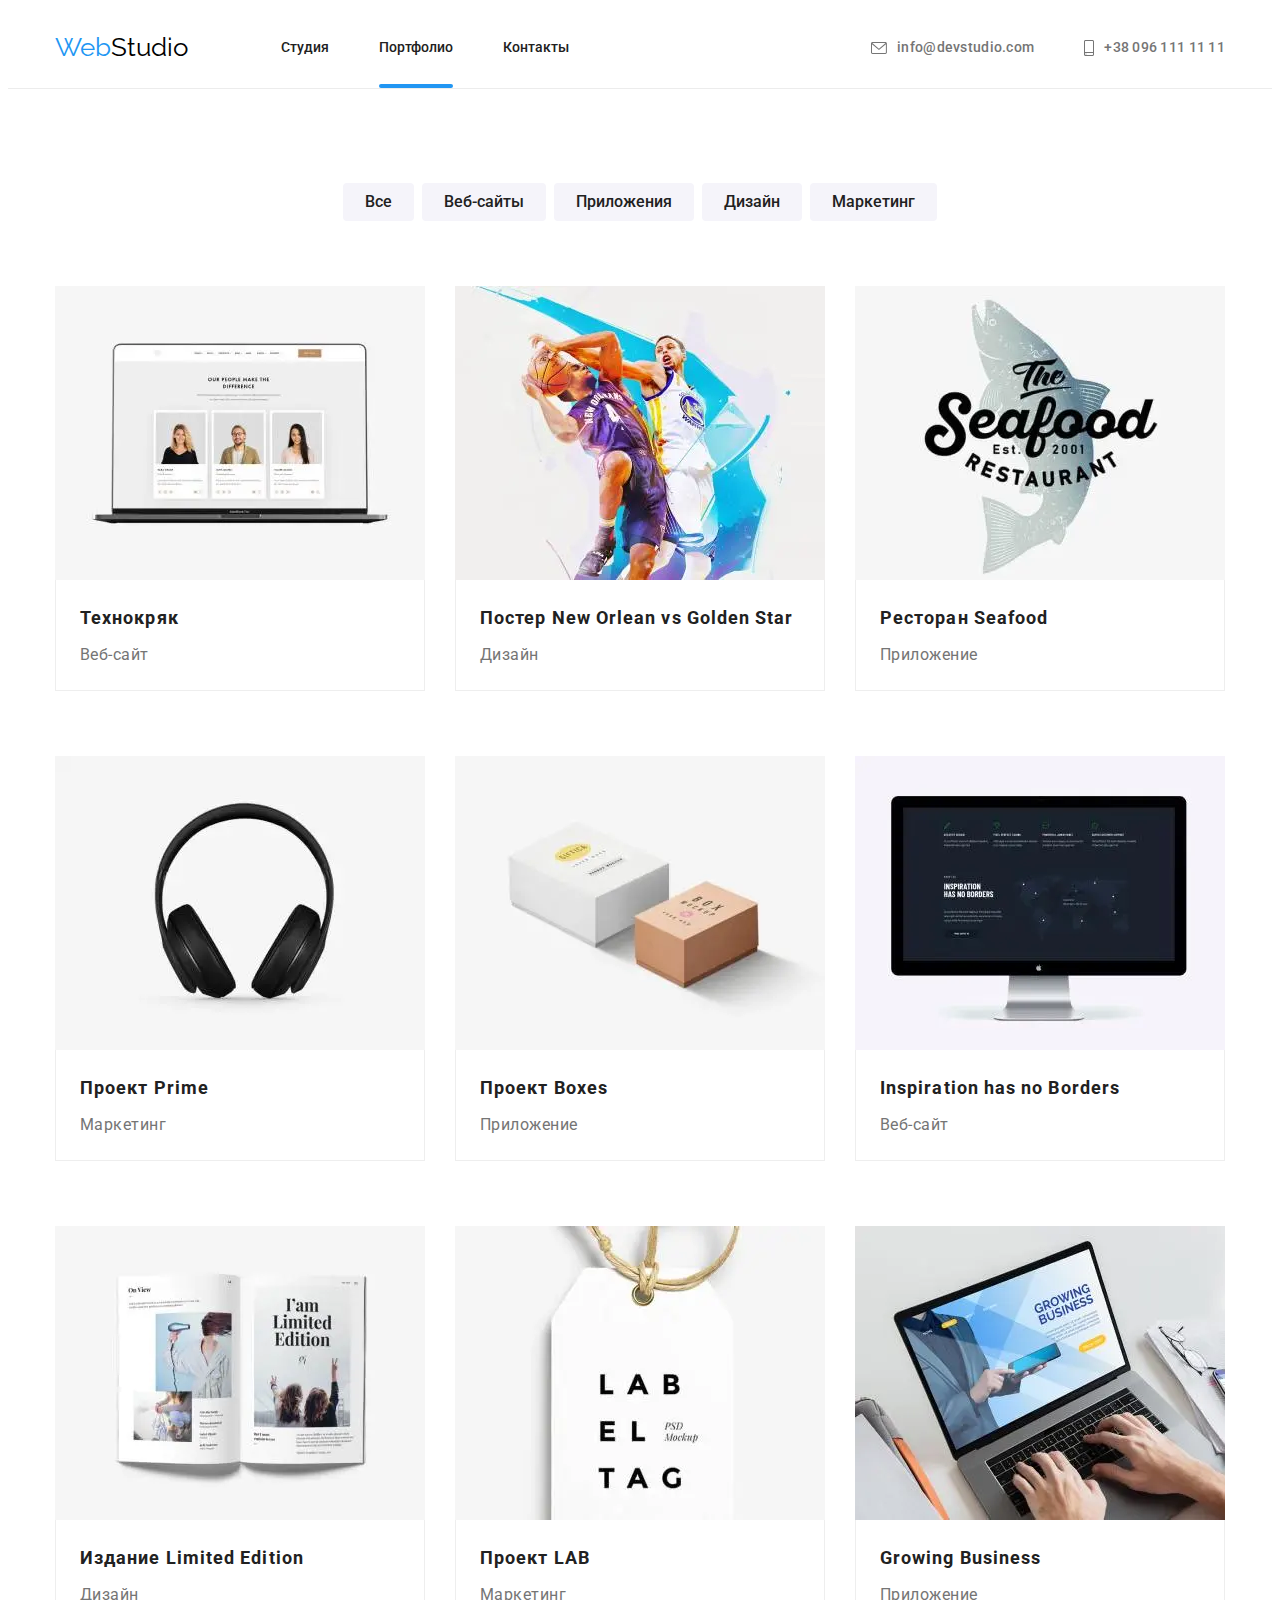
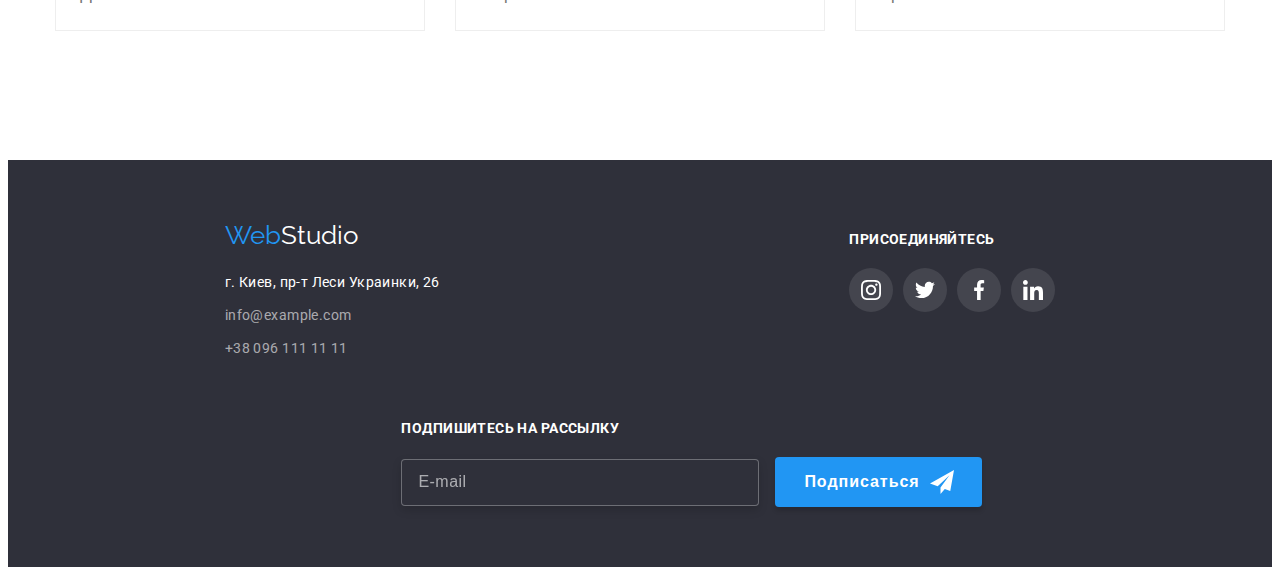
==== portfolio.html @ eb831e24 "End HW-08" ====
<!DOCTYPE html>
<html lang="ru">
  <head>
    <meta charset="UTF-8" />
    <meta http-equiv="X-UA-Compatible" content="IE=edge" />
    <meta name="viewport" content="width=device-width, initial-scale=1.0" />
    <link rel="preconnect" href="https://fonts.gstatic.com" />
    <link
      href="https://fonts.googleapis.com/css2?family=Raleway:wght@700&family=Roboto:wght@400;500;700;900&display=swap"
      rel="stylesheet"
    />
    <link
      rel="stylesheet"
      href="https://cdnjs.cloudflare.com/ajax/libs/modern-normalize/1.0.0/modern-normalize.min.css"
      integrity="sha512-ISS7cAi1PEhQ8jnbJpJZMd29NlhNj4AWYyLOSp2CE/CsHxTCu+r+t0D2yoJudVrd0/8fTVPUVDzY5Tvli75u/g=="
      crossorigin="anonymous"
    />
    <title>Portfolio</title>
    <link rel="stylesheet" href="./css/main.min.css" />
  </head>
  <body>
    <!-- Header container -->
    <header class="header">
      <div class="header__container container">
        <nav class="site-nav">
          <a class="site-nav__logo" href="./index.html"
            ><span class="site-nav__logo--logo-part">Web</span>Studio
          </a>
          <ul class="site-nav site-nav--mobile list">
            <li class="site-nav__item">
              <a class="site-nav__link" href="./index.html">Студия</a>
            </li>
            <li class="site-nav__item">
              <a
                class="site-nav__link site-nav__link--current"
                href="./portfolio.html"
                >Портфолио</a
              >
            </li>
            <li class="site-nav__item">
              <a class="site-nav__link" href="">Контакты</a>
            </li>
          </ul>
        </nav>
        <ul class="header-contact list">
          <li class="header-contact__item">
            <a class="header-contact__link" href="mailto:info@devstudio.com"
              ><svg class="header-contact__icon-1">
                <use href="./images/icons.svg#icon-envelope"></use>
              </svg>
              info@devstudio.com</a
            >
          </li>
          <li class="header-contact__item">
            <a class="header-contact__link" href="tel:+380961111111">
              <svg class="header-contact__icon-2">
                <use href="./images/icons.svg#icon-smartphone"></use>
              </svg>
              +38 096 111 11 11</a
            >
          </li>
        </ul>
        <button class="mobile-menu-btn" data-menu-button>
          <svg class="mobile-menu-icon">
            <use class="icon-menu" href="./images/icons.svg#icon-menu"></use>
            <use class="icon-close" href="./images/icons.svg#icon-close"></use>
          </svg>
        </button>
      </div>
    </header>
    <div class="mobile-menu" data-menu>
      <ul class="mobile-menu-nav list">
        <li class="mobile-menu-nav__item">
          <a class="mobile-menu-nav__link link" href="./index.html">Студия</a>
        </li>
        <li class="mobile-menu-nav__item">
          <a class="mobile-menu-nav__link link" href="./portfolio.html"
            >Портфолио</a
          >
        </li>
        <li class="mobile-menu-nav__item">
          <a class="mobile-menu-nav__link link" href="">Контакты</a>
        </li>
      </ul>
      <ul class="mobile-menu-contact list">
        <li class="mobile-menu-contact__item">
          <a class="mobile-menu-contact__link link" href="tel:+380961111111">
            +38 096 111 11 11</a
          >
        </li>
        <li class="mobile-menu-contact__item">
          <a
            class="mobile-menu-contact__link link"
            href="mailto:info@devstudio.com"
          >
            info@devstudio.com</a
          >
        </li>
      </ul>
      <ul class="mobile-menu-social list">
        <li class="mobile-menu-social__item">
          <a class="mobile-menu-social__link link" href="http://">Instagram</a>
        </li>
        <li class="mobile-menu-social__item">
          <a class="mobile-menu-social__link link" href="http://">Twitter</a>
        </li>
        <li class="mobile-menu-social__item">
          <a class="mobile-menu-social__link link" href="http://">Facebook</a>
        </li>
        <li class="mobile-menu-social__item">
          <a class="mobile-menu-social__link link" href="http://">LinkedIn</a>
        </li>
      </ul>
    </div>
    <!-- Main container -->
    <main>
      <section class="portfolio">
        <div class="container">
          <h1 class="visually-hidden">Наши проекты</h1>
          <ul class="portfolio-filter list">
            <li class="portfolio-filter__item">
              <button class="portfolio-filter__btn" type="button">Все</button>
            </li>
            <li class="portfolio-filter__item">
              <button class="portfolio-filter__btn" type="button">
                Веб-сайты
              </button>
            </li>
            <li class="portfolio-filter__item">
              <button class="portfolio-filter__btn" type="button">
                Приложения
              </button>
            </li>
            <li class="portfolio-filter__item">
              <button class="portfolio-filter__btn" type="button">
                Дизайн
              </button>
            </li>
            <li class="portfolio-filter__item">
              <button class="portfolio-filter__btn" type="button">
                Маркетинг
              </button>
            </li>
          </ul>
          <ul class="grid list">
            <li class="portfolio-grid__item">
              <a class="portfolio-grid__link" href="#">
                <div class="portfolio-grid-overlay">
                  <picture>
                    <source
                      srcset="
                        ./images/desctop/portfolio/img-desctop.webp    1x,
                        ./images/desctop/portfolio/img@2x-desctop.webp 2x
                      "
                      type="image/webp"
                      media="(min-width: 1200px)"
                    />
                    <source
                      srcset="
                        ./images/tablet/portfolio/img-tablet.webp    1x,
                        ./images/tablet/portfolio/img@2x-tablet.webp 2x
                      "
                      type="image/webp"
                      media="(min-width: 768px)"
                    />
                    <source
                      srcset="
                        ./images/mobile/portfolio/img-mobile.webp    1x,
                        ./images/mobile/portfolio/img@2x-mobile.webp 2x
                      "
                      type="image/webp"
                      media="(max-width: 767px)"
                    />

                    <source
                      srcset="
                        ./images/desctop/portfolio/img-desctop.jpg    1x,
                        ./images/desctop/portfolio/img@2x-desctop.jpg 2x
                      "
                      media="(min-width: 1200px)"
                    />
                    <source
                      srcset="
                        ./images/tablet/portfolio/img-tablet.jpg    1x,
                        ./images/tablet/portfolio/img@2x-tablet.jpg 2x
                      "
                      media="(min-width: 768px)"
                    />
                    <source
                      srcset="
                        ./images/mobile/portfolio/img-mobile.jpg    1x,
                        ./images/mobile/portfolio/img@2x-mobile.jpg 2x
                      "
                      media="(max-width: 767px)"
                    />
                    <img
                      src="./images/desctop/portfolio/img-desctop.jpg"
                      alt="Технокряк"
                      width="450"
                    />
                  </picture>
                  <p class="portfolio-grid-overlay__text">
                    Технокряк это современная площадка распространения
                    коронавируса. Компании используют эту платформу для
                    цифрового шпионажа и атак на защищённые сервера конкурентов.
                  </p>
                </div>
                <div class="portfolio-grid-bottom">
                  <h2 class="portfolio-grid-bottom__lable">Технокряк</h2>
                  <p class="portfolio-grid-bottom__text">Веб-сайт</p>
                </div>
              </a>
            </li>
            <li class="portfolio-grid__item">
              <a class="portfolio-grid__link" href="#">
                <div class="portfolio-grid-overlay">
                  <picture>
                    <source
                      srcset="
                        ./images/desctop/portfolio/img-2-desctop.webp    1x,
                        ./images/desctop/portfolio/img-2@2x-desctop.webp 2x
                      "
                      type="image/webp"
                      media="(min-width: 1200px)"
                    />
                    <source
                      srcset="
                        ./images/tablet/portfolio/img-2-tablet.webp    1x,
                        ./images/tablet/portfolio/img-2@2x-tablet.webp 2x
                      "
                      type="image/webp"
                      media="(min-width: 768px)"
                    />
                    <source
                      srcset="
                        ./images/mobile/portfolio/img-2-mobile.webp    1x,
                        ./images/mobile/portfolio/img-2@2x-mobile.webp 2x
                      "
                      type="image/webp"
                      media="(max-width: 767px)"
                    />

                    <source
                      srcset="
                        ./images/desctop/portfolio/img-2-desctop.jpg    1x,
                        ./images/desctop/portfolio/img-2@2x-desctop.jpg 2x
                      "
                      media="(min-width: 1200px)"
                    />
                    <source
                      srcset="
                        ./images/tablet/portfolio/img-2-tablet.jpg    1x,
                        ./images/tablet/portfolio/img-2@2x-tablet.jpg 2x
                      "
                      media="(min-width: 768px)"
                    />
                    <source
                      srcset="
                        ./images/mobile/portfolio/img-2-mobile.jpg    1x,
                        ./images/mobile/portfolio/img-2@2x-mobile.jpg 2x
                      "
                      media="(max-width: 767px)"
                    />
                    <img
                      src="./images/desctop/portfolio/img-2-desctop.jpg"
                      alt="Постер New Orlean vs Golden Star"
                      width="450"
                    />
                  </picture>
                  <p class="portfolio-grid-overlay__text">
                    Технокряк это современная площадка распространения
                    коронавируса. Компании используют эту платформу для
                    цифрового шпионажа и атак на защищённые сервера конкурентов.
                  </p>
                </div>
                <div class="portfolio-grid-bottom">
                  <h2 class="portfolio-grid-bottom__lable">
                    Постер New Orlean vs Golden Star
                  </h2>
                  <p class="portfolio-grid-bottom__text">Дизайн</p>
                </div>
              </a>
            </li>
            <li class="portfolio-grid__item">
              <a class="portfolio-grid__link" href="#">
                <div class="portfolio-grid-overlay">
                  <picture>
                    <source
                      srcset="
                        ./images/desctop/portfolio/img-3-desctop.webp    1x,
                        ./images/desctop/portfolio/img-3@2x-desctop.webp 2x
                      "
                      type="image/webp"
                      media="(min-width: 1200px)"
                    />
                    <source
                      srcset="
                        ./images/tablet/portfolio/img-3-tablet.webp    1x,
                        ./images/tablet/portfolio/img-3@2x-tablet.webp 2x
                      "
                      type="image/webp"
                      media="(min-width: 768px)"
                    />
                    <source
                      srcset="
                        ./images/mobile/portfolio/img-3-mobile.webp    1x,
                        ./images/mobile/portfolio/img-3@2x-mobile.webp 2x
                      "
                      type="image/webp"
                      media="(max-width: 767px)"
                    />

                    <source
                      srcset="
                        ./images/desctop/portfolio/img-3-desctop.jpg    1x,
                        ./images/desctop/portfolio/img-3@2x-desctop.jpg 2x
                      "
                      media="(min-width: 1200px)"
                    />
                    <source
                      srcset="
                        ./images/tablet/portfolio/img-3-tablet.jpg    1x,
                        ./images/tablet/portfolio/img-3@2x-tablet.jpg 2x
                      "
                      media="(min-width: 768px)"
                    />
                    <source
                      srcset="
                        ./images/mobile/portfolio/img-3-mobile.jpg    1x,
                        ./images/mobile/portfolio/img-3@2x-mobile.jpg 2x
                      "
                      media="(max-width: 767px)"
                    />
                    <img
                      src="./images/desctop/portfolio/img-3-desctop.jpg"
                      alt="Ресторан Seafood"
                      width="450"
                    />
                  </picture>
                  <p class="portfolio-grid-overlay__text">
                    Технокряк это современная площадка распространения
                    коронавируса. Компании используют эту платформу для
                    цифрового шпионажа и атак на защищённые сервера конкурентов.
                  </p>
                </div>
                <div class="portfolio-grid-bottom">
                  <h2 class="portfolio-grid-bottom__lable">Ресторан Seafood</h2>
                  <p class="portfolio-grid-bottom__text">Приложение</p>
                </div>
              </a>
            </li>
            <li class="portfolio-grid__item">
              <a class="portfolio-grid__link" href="#">
                <div class="portfolio-grid-overlay">
                  <picture>
                    <source
                      srcset="
                        ./images/desctop/portfolio/img-4-desctop.webp    1x,
                        ./images/desctop/portfolio/img-4@2x-desctop.webp 2x
                      "
                      type="image/webp"
                      media="(min-width: 1200px)"
                    />
                    <source
                      srcset="
                        ./images/tablet/portfolio/img-4-tablet.webp    1x,
                        ./images/tablet/portfolio/img-4@2x-tablet.webp 2x
                      "
                      type="image/webp"
                      media="(min-width: 768px)"
                    />
                    <source
                      srcset="
                        ./images/mobile/portfolio/img-4-mobile.webp    1x,
                        ./images/mobile/portfolio/img-4@2x-mobile.webp 2x
                      "
                      type="image/webp"
                      media="(max-width: 767px)"
                    />

                    <source
                      srcset="
                        ./images/desctop/portfolio/img-4-desctop.jpg    1x,
                        ./images/desctop/portfolio/img-4@2x-desctop.jpg 2x
                      "
                      media="(min-width: 1200px)"
                    />
                    <source
                      srcset="
                        ./images/tablet/portfolio/img-4-tablet.jpg    1x,
                        ./images/tablet/portfolio/img-4@2x-tablet.jpg 2x
                      "
                      media="(min-width: 768px)"
                    />
                    <source
                      srcset="
                        ./images/mobile/portfolio/img-4-mobile.jpg    1x,
                        ./images/mobile/portfolio/img-4@2x-mobile.jpg 2x
                      "
                      media="(max-width: 767px)"
                    />

                    <img
                      src="./images/desctop/portfolio/img-4-desctop.jpg"
                      alt="Проект Prime"
                      width="450"
                    />
                  </picture>
                  <p class="portfolio-grid-overlay__text">
                    Технокряк это современная площадка распространения
                    коронавируса. Компании используют эту платформу для
                    цифрового шпионажа и атак на защищённые сервера конкурентов.
                  </p>
                </div>

                <div class="portfolio-grid-bottom">
                  <h2 class="portfolio-grid-bottom__lable">Проект Prime</h2>
                  <p class="portfolio-grid-bottom__text">Маркетинг</p>
                </div>
              </a>
            </li>
            <li class="portfolio-grid__item">
              <a class="portfolio-grid__link" href="#">
                <div class="portfolio-grid-overlay">
                  <picture>
                    <source
                      srcset="
                        ./images/desctop/portfolio/img-5-desctop.webp    1x,
                        ./images/desctop/portfolio/img-5@2x-desctop.webp 2x
                      "
                      type="image/webp"
                      media="(min-width: 1200px)"
                    />
                    <source
                      srcset="
                        ./images/tablet/portfolio/img-5-tablet.webp    1x,
                        ./images/tablet/portfolio/img-5@2x-tablet.webp 2x
                      "
                      type="image/webp"
                      media="(min-width: 768px)"
                    />
                    <source
                      srcset="
                        ./images/mobile/portfolio/img-5-mobile.webp    1x,
                        ./images/mobile/portfolio/img-5@2x-mobile.webp 2x
                      "
                      type="image/webp"
                      media="(max-width: 767px)"
                    />

                    <source
                      srcset="
                        ./images/desctop/portfolio/img-5-desctop.jpg    1x,
                        ./images/desctop/portfolio/img-5@2x-desctop.jpg 2x
                      "
                      media="(min-width: 1200px)"
                    />
                    <source
                      srcset="
                        ./images/tablet/portfolio/img-5-tablet.jpg    1x,
                        ./images/tablet/portfolio/img-5@2x-tablet.jpg 2x
                      "
                      media="(min-width: 768px)"
                    />
                    <source
                      srcset="
                        ./images/mobile/portfolio/img-5-mobile.jpg    1x,
                        ./images/mobile/portfolio/img-5@2x-mobile.jpg 2x
                      "
                      media="(max-width: 767px)"
                    />
                    <img
                      src="./images/desctop/portfolio/img-5-desctop.jpg"
                      alt="Проект Boxes"
                      width="450"
                    />
                  </picture>
                  <p class="portfolio-grid-overlay__text">
                    Технокряк это современная площадка распространения
                    коронавируса. Компании используют эту платформу для
                    цифрового шпионажа и атак на защищённые сервера конкурентов.
                  </p>
                </div>
                <div class="portfolio-grid-bottom">
                  <h2 class="portfolio-grid-bottom__lable">Проект Boxes</h2>
                  <p class="portfolio-grid-bottom__text">Приложение</p>
                </div>
              </a>
            </li>
            <li class="portfolio-grid__item">
              <a class="portfolio-grid__link" href="#">
                <div class="portfolio-grid-overlay">
                  <picture>
                    <source
                      srcset="
                        ./images/desctop/portfolio/img-6-desctop.webp    1x,
                        ./images/desctop/portfolio/img-6@2x-desctop.webp 2x
                      "
                      type="image/webp"
                      media="(min-width: 1200px)"
                    />
                    <source
                      srcset="
                        ./images/tablet/portfolio/img-6-tablet.webp    1x,
                        ./images/tablet/portfolio/img-6@2x-tablet.webp 2x
                      "
                      type="image/webp"
                      media="(min-width: 768px)"
                    />
                    <source
                      srcset="
                        ./images/mobile/portfolio/img-6-mobile.webp    1x,
                        ./images/mobile/portfolio/img-6@2x-mobile.webp 2x
                      "
                      type="image/webp"
                      media="(max-width: 767px)"
                    />

                    <source
                      srcset="
                        ./images/desctop/portfolio/img-6-desctop.jpg    1x,
                        ./images/desctop/portfolio/img-6@2x-desctop.jpg 2x
                      "
                      media="(min-width: 1200px)"
                    />
                    <source
                      srcset="
                        ./images/tablet/portfolio/img-6-tablet.jpg    1x,
                        ./images/tablet/portfolio/img-6@2x-tablet.jpg 2x
                      "
                      media="(min-width: 768px)"
                    />
                    <source
                      srcset="
                        ./images/mobile/portfolio/img-6-mobile.jpg    1x,
                        ./images/mobile/portfolio/img-6@2x-mobile.jpg 2x
                      "
                      media="(max-width: 767px)"
                    />
                    <img
                      src="./images/desctop/portfolio/img-6-desctop.jpg"
                      alt="Inspiration has no Borders"
                      width="450"
                    />
                  </picture>
                  <p class="portfolio-grid-overlay__text">
                    Технокряк это современная площадка распространения
                    коронавируса. Компании используют эту платформу для
                    цифрового шпионажа и атак на защищённые сервера конкурентов.
                  </p>
                </div>
                <div class="portfolio-grid-bottom">
                  <h2 class="portfolio-grid-bottom__lable">
                    Inspiration has no Borders
                  </h2>
                  <p class="portfolio-grid-bottom__text">Веб-сайт</p>
                </div>
              </a>
            </li>
            <li class="portfolio-grid__item">
              <a class="portfolio-grid__link" href="#">
                <div class="portfolio-grid-overlay">
                  <picture>
                    <source
                      srcset="
                        ./images/desctop/portfolio/img-7-desctop.webp    1x,
                        ./images/desctop/portfolio/img-7@2x-desctop.webp 2x
                      "
                      type="image/webp"
                      media="(min-width: 1200px)"
                    />
                    <source
                      srcset="
                        ./images/tablet/portfolio/img-7-tablet.webp    1x,
                        ./images/tablet/portfolio/img-7@2x-tablet.webp 2x
                      "
                      type="image/webp"
                      media="(min-width: 768px)"
                    />
                    <source
                      srcset="
                        ./images/mobile/portfolio/img-7-mobile.webp    1x,
                        ./images/mobile/portfolio/img-7@2x-mobile.webp 2x
                      "
                      type="image/webp"
                      media="(max-width: 767px)"
                    />

                    <source
                      srcset="
                        ./images/desctop/portfolio/img-7-desctop.jpg    1x,
                        ./images/desctop/portfolio/img-7@2x-desctop.jpg 2x
                      "
                      media="(min-width: 1200px)"
                    />
                    <source
                      srcset="
                        ./images/tablet/portfolio/img-7-tablet.jpg    1x,
                        ./images/tablet/portfolio/img-7@2x-tablet.jpg 2x
                      "
                      media="(min-width: 768px)"
                    />
                    <source
                      srcset="
                        ./images/mobile/portfolio/img-7-mobile.jpg    1x,
                        ./images/mobile/portfolio/img-7@2x-mobile.jpg 2x
                      "
                      media="(max-width: 767px)"
                    />
                    <img
                      src="./images/desctop/portfolio/img-7-desctop.jpg"
                      alt="Издание Limited Edition"
                      width="450"
                    />
                  </picture>
                  <p class="portfolio-grid-overlay__text">
                    Технокряк это современная площадка распространения
                    коронавируса. Компании используют эту платформу для
                    цифрового шпионажа и атак на защищённые сервера конкурентов.
                  </p>
                </div>
                <div class="portfolio-grid-bottom">
                  <h2 class="portfolio-grid-bottom__lable">
                    Издание Limited Edition
                  </h2>
                  <p class="portfolio-grid-bottom__text">Дизайн</p>
                </div>
              </a>
            </li>
            <li class="portfolio-grid__item">
              <a class="portfolio-grid__link" href="#">
                <div class="portfolio-grid-overlay">
                  <picture>
                    <source
                      srcset="
                        ./images/desctop/portfolio/img-8-desctop.webp    1x,
                        ./images/desctop/portfolio/img-8@2x-desctop.webp 2x
                      "
                      type="image/webp"
                      media="(min-width: 1200px)"
                    />
                    <source
                      srcset="
                        ./images/tablet/portfolio/img-8-tablet.webp    1x,
                        ./images/tablet/portfolio/img-8@2x-tablet.webp 2x
                      "
                      type="image/webp"
                      media="(min-width: 768px)"
                    />
                    <source
                      srcset="
                        ./images/mobile/portfolio/img-8-mobile.webp    1x,
                        ./images/mobile/portfolio/img-8@2x-mobile.webp 2x
                      "
                      type="image/webp"
                      media="(max-width: 767px)"
                    />

                    <source
                      srcset="
                        ./images/desctop/portfolio/img-8-desctop.jpg    1x,
                        ./images/desctop/portfolio/img-8@2x-desctop.jpg 2x
                      "
                      media="(min-width: 1200px)"
                    />
                    <source
                      srcset="
                        ./images/tablet/portfolio/img-8-tablet.jpg    1x,
                        ./images/tablet/portfolio/img-8@2x-tablet.jpg 2x
                      "
                      media="(min-width: 768px)"
                    />
                    <source
                      srcset="
                        ./images/mobile/portfolio/img-8-mobile.jpg    1x,
                        ./images/mobile/portfolio/img-8@2x-mobile.jpg 2x
                      "
                      media="(max-width: 767px)"
                    />
                    <img
                      src="./images/desctop/portfolio/img-8-desctop.jpg"
                      alt="Проект LAB"
                      width="450"
                    />
                  </picture>
                  <p class="portfolio-grid-overlay__text">
                    Технокряк это современная площадка распространения
                    коронавируса. Компании используют эту платформу для
                    цифрового шпионажа и атак на защищённые сервера конкурентов.
                  </p>
                </div>
                <div class="portfolio-grid-bottom">
                  <h2 class="portfolio-grid-bottom__lable">Проект LAB</h2>
                  <p class="portfolio-grid-bottom__text">Маркетинг</p>
                </div>
              </a>
            </li>
            <li class="portfolio-grid__item">
              <a class="portfolio-grid__link" href="#">
                <div class="portfolio-grid-overlay">
                  <picture>
                    <source
                      srcset="
                        ./images/desctop/portfolio/img-9-desctop.webp    1x,
                        ./images/desctop/portfolio/img-9@2x-desctop.webp 2x
                      "
                      type="image/webp"
                      media="(min-width: 1200px)"
                    />
                    <source
                      srcset="
                        ./images/tablet/portfolio/img-9-tablet.webp    1x,
                        ./images/tablet/portfolio/img-9@2x-tablet.webp 2x
                      "
                      type="image/webp"
                      media="(min-width: 768px)"
                    />
                    <source
                      srcset="
                        ./images/mobile/portfolio/img-9-mobile.webp    1x,
                        ./images/mobile/portfolio/img-9@2x-mobile.webp 2x
                      "
                      type="image/webp"
                      media="(max-width: 767px)"
                    />

                    <source
                      srcset="
                        ./images/desctop/portfolio/img-9-desctop.jpg    1x,
                        ./images/desctop/portfolio/img-9@2x-desctop.jpg 2x
                      "
                      media="(min-width: 1200px)"
                    />
                    <source
                      srcset="
                        ./images/tablet/portfolio/img-9-tablet.jpg    1x,
                        ./images/tablet/portfolio/img-9@2x-tablet.jpg 2x
                      "
                      media="(min-width: 768px)"
                    />
                    <source
                      srcset="
                        ./images/mobile/portfolio/img-9-mobile.jpg    1x,
                        ./images/mobile/portfolio/img-9@2x-mobile.jpg 2x
                      "
                      media="(max-width: 767px)"
                    />
                    <img
                      src="./images/desctop/portfolio/img-9-desctop.jpg"
                      alt="Growing Business"
                      width="450"
                    />
                  </picture>
                  <p class="portfolio-grid-overlay__text">
                    Технокряк это современная площадка распространения
                    коронавируса. Компании используют эту платформу для
                    цифрового шпионажа и атак на защищённые сервера конкурентов.
                  </p>
                </div>
                <div class="portfolio-grid-bottom">
                  <h2 class="portfolio-grid-bottom__lable">Growing Business</h2>
                  <p class="portfolio-grid-bottom__text">Приложение</p>
                </div>
              </a>
            </li>
          </ul>
        </div>
      </section>
    </main>
    <!-- Footer container -->
    <footer class="footer">
      <div class="footer-container container">
        <div>
          <a class="footer-logo" href="./index.html"
            ><span class="footer-logo__part">Web</span>Studio</a
          >
          <address class="footer-adress">
            <ul class="list">
              <li class="footer-adress__item">
                г. Киев, пр-т Леси Украинки, 26
              </li>
              <li class="footer-adress__item">
                <a class="footer-adress__link" href="mailto:info@example.com"
                  >info@example.com</a
                >
              </li>
              <li class="footer-adress__item">
                <a class="footer-adress__link" href="tel:+380961111111"
                  >+38 096 111 11 11</a
                >
              </li>
            </ul>
          </address>
        </div>
        <div class="footer-social">
          <h3 class="footer-social__label">присоединяйтесь</h3>
          <ul class="footer-social__list list">
            <li class="footer-social__item">
              <a class="footer-social__link" href="#">
                <svg class="footer-social__icon">
                  <use href="./images/icons.svg#icon-instagram"></use>
                </svg>
              </a>
            </li>
            <li class="footer-social__item">
              <a class="footer-social__link" href="#">
                <svg class="footer-social__icon">
                  <use href="./images/icons.svg#icon-twitter"></use>
                </svg>
              </a>
            </li>
            <li class="footer-social__item">
              <a class="footer-social__link" href="#">
                <svg class="footer-social__icon">
                  <use href="./images/icons.svg#icon-facebook"></use>
                </svg>
              </a>
            </li>
            <li class="footer-social__item">
              <a class="footer-social__link" href="#">
                <svg class="footer-social__icon">
                  <use href="./images/icons.svg#icon-linkedin"></use>
                </svg>
              </a>
            </li>
          </ul>
        </div>
        <div class="footer-form">
          <h3 class="footer-form__label">Подпишитесь на рассылку</h3>
          <form>
            <label>
              <input
                class="footer-form__input"
                type="email"
                name="email"
                placeholder="E-mail"
              />
            </label>
            <button class="footer-form__btn" type="submit">Подписаться</button>
          </form>
        </div>
      </div>
    </footer>
    <script src="./js/menu.js"></script>
  </body>
</html>
---- css/main.min.css ----
:root{--section-color-dark: #2f303a;--accent-color: #2196f3;--main-color: #ffffff;--section-color-light: #f5f4fa;--main-font-color: #212121;--button-border-radius: 4px;--font-color-dark: #757575;--card-border-color: #eeeeee;--footer-link-color: rgba(255, 255, 255, 0.6);--dark-color: #000000;--icon-color: #afb1b8;--back-bg: #c4c4c4;--timing-function: cubic-bezier(0.4, 0, 0.2, 1);--grid__item: 4}html{box-sizing:border-box}*,*::after,*::before{box-sizing:inherit}h1,h2,h3,h4,h5,h6,p{margin-top:0}img{display:block;height:auto;max-width:100%}.list{list-style:none;padding-left:0;margin:0}body{font-family:"Roboto", sans-serif;color:var(--main-font-color)}.link{text-decoration:none;color:inherit}.visually-hidden{position:absolute;width:1px;height:1px;margin:-1px;padding:0;overflow:hidden;border:0;clip:rect(0 0 0 0)}.container{width:100%;padding-left:15px;padding-right:15px;margin-right:auto;margin-left:auto}@media screen and (min-width: 480px){.container{max-width:480px}}@media screen and (min-width: 768px){.container{max-width:768px}}@media screen and (min-width: 1200px){.container{max-width:1200px}}.grid{display:flex;flex-wrap:wrap;margin-left:-30px;margin-top:-30px}.grid__item{flex-basis:calc((100% - 30px * var(--grid__item)) / var(--grid__item));margin-left:30px;margin-top:30px}.portfolio{padding-top:60px;padding-bottom:60px;text-align:center}@media screen and (min-width: 1200px){.portfolio{padding-top:94px;padding-bottom:94px}}.portfolio-filter{display:inline-flex;flex-wrap:wrap;margin-left:0;margin-right:0;margin-bottom:40px}@media screen and (min-width: 768px){.portfolio-filter{margin-bottom:30px}}@media screen and (min-width: 1200px){.portfolio-filter{margin-bottom:50px}}.portfolio-filter__item:not(:last-child){margin-right:8px;margin-bottom:15px}.portfolio-filter__btn{font-family:inherit;cursor:pointer;border:none;background-color:var(--section-color-light);border-radius:4px;padding:6px 22px;color:inherit;font-weight:500;font-size:16px;line-height:1.625;transition:background-color 250ms var(--timing-function),color 250ms var(--timing-function),box-shadow 250ms var(--timing-function)}.portfolio-filter__btn:hover,.portfolio-filter__btn:focus{color:var(--main-color);background-color:var(--accent-color);box-shadow:0px 3px 1px rgba(0,0,0,0.1),0px 1px 2px rgba(0,0,0,0.08),0px 2px 2px rgba(0,0,0,0.12);transition:box-shadow 250ms var(--timing-function)}.portfolio-grid{display:flex;flex-wrap:wrap;margin-left:-30px;margin-top:-30px}.portfolio-grid__item{flex-basis:calc((100% - 30px * 1) / 1);margin-left:30px;margin-top:30px}@media screen and (min-width: 768px){.portfolio-grid__item{flex-basis:calc((100% - 30px * 2) / 2);height:440px}}@media screen and (min-width: 1200px){.portfolio-grid__item{flex-basis:calc((100% - 30px * 3) / 3)}}.portfolio-grid__item:focus .portfolio-grid-overlay__text,.portfolio-grid__item:hover .portfolio-grid-overlay__text{opacity:1;transform:translateY(0)}.portfolio-grid__link{text-decoration:none;color:inherit;display:inline-block;transition:box-shadow 250ms var(--timing-function)}.portfolio-grid__link:focus,.portfolio-grid__link:hover{cursor:pointer;box-shadow:0px 1px 1px rgba(0,0,0,0.12),0px 4px 4px rgba(0,0,0,0.06),1px 4px 6px rgba(0,0,0,0.16);transition:box-shadow 250ms var(--timing-function)}.portfolio-grid-overlay{position:relative;overflow:hidden}.portfolio-grid-overlay__text{position:absolute;top:0;left:0;height:100%;opacity:0;padding:63px 24px;font-size:18px;line-height:1.55;color:var(--main-color);letter-spacing:0.03em;background-color:rgba(33,150,243,0.9);text-align:left;transform:translatey(100%);transition-property:transform, opacity;transition-duration:250ms;transition-timing-function:var(--timing-function)}.portfolio-grid-bottom{text-align:left;padding:20px 24px;border-right:1px solid var(--card-border-color);border-left:1px solid var(--card-border-color);border-bottom:1px solid var(--card-border-color)}@media screen and (min-width: 768px) and (max-width: 1199px){.portfolio-grid-bottom{height:146px}}.portfolio-grid-bottom__lable{font-weight:bold;font-size:18px;line-height:2;letter-spacing:0.06em;margin-bottom:4px}.portfolio-grid-bottom__text{font-size:16px;line-height:1.87;letter-spacing:0.03em;color:var(--font-color-dark);font-weight:normal;margin-bottom:0}.header{border-bottom:1px solid #ececec;align-items:center}.header__container{display:flex;align-items:center}.site-nav{display:flex;align-items:center;margin-right:auto}@media screen and (max-width: 767.98px){.site-nav--mobile{display:none}}.site-nav .item .current{color:var(--accent-color)}.site-nav__logo{text-decoration:none;color:var(--dark-color);font-family:"Raleway", sans-serif;font-size:24px;line-height:1.2;padding-top:24px;padding-bottom:25px}.site-nav__logo--logo-part{color:var(--accent-color)}@media screen and (min-width: 768px){.site-nav__logo{margin-right:88px}}@media screen and (min-width: 1200px){.site-nav__logo{font-size:26px;margin-right:93px}}.site-nav__item{position:relative;margin-right:50px}.site-nav__item:last-child{margin-right:0}.site-nav__link{display:block;text-decoration:none;font-weight:500;font-size:14px;line-height:1.14;color:var(--main-font-color);padding-top:32px;padding-bottom:32px;transition:color 250ms var(--timing-function)}.site-nav__link:hover,.site-nav__link:focus{color:var(--accent-color)}.site-nav__link--current::after{content:"";position:absolute;bottom:0;left:0;width:100%;border-bottom:4px solid var(--accent-color);border-radius:2px}.header-contact{display:flex;align-items:center;color:var(--font-color-dark)}@media screen and (max-width: 767.98px){.header-contact{display:none}}@media screen and (min-width: 768px) and (max-width: 1199.98px){.header-contact{flex-wrap:wrap;margin-left:84px}.header-contact .header-contact__item:not(:last-child){margin-right:0;padding-bottom:10px}}@media screen and (min-width: 1200px){.header-contact .header-contact__item:not(:last-child){margin-right:50px}}.header-contact__link{display:flex;align-items:center;text-decoration:none;font-style:normal;font-weight:500;font-size:14px;line-height:1.14;color:var(--font-color-dark);letter-spacing:0.02em;transition:color 250ms var(--timing-function)}.header-contact__link:hover,.header-contact__link:focus{color:var(--accent-color)}@media screen and (min-width: 1200px){.header-contact__link{padding-top:32px;padding-bottom:32px}}.header-contact__icon-1{width:16px;height:12px;margin-right:10px;fill:currentColor}.header-contact__icon-2{width:10px;height:16px;margin-right:10px;fill:currentColor}@media screen and (max-width: 767.98px){.mobile-menu-btn{position:relative;z-index:100;width:40px;height:40px;border:none;background-color:transparent}}@media screen and (min-width: 768px){.mobile-menu-btn{display:none}}@media screen and (max-width: 767.98px){.mobile-menu-icon{width:24px;height:16px}}.mobile-menu{position:fixed;top:0;right:-100%;width:100%;height:100vh;z-index:555;background:var(--main-color);box-shadow:0px 4px 8px rgba(0,0,0,0.04),0px 2px 4px rgba(0,0,0,0.08),0px 1px 3px rgba(0,0,0,0.16);transition:right 1000ms var(--timing-function)}.mobile-menu.is-open{right:0}@media screen and (min-width: 768px){.mobile-menu{display:none}}.mobile-menu-nav{margin-top:48px;margin-left:40px;margin-bottom:302px}.mobile-menu-nav__item:not(:last-child){margin-bottom:32px}.mobile-menu-nav__link{font-style:normal;font-weight:500;font-size:40px;line-height:1.17;text-align:center;letter-spacing:0.02em;color:#212121}.mobile-menu-contact{position:absolute;bottom:134px;margin-left:40px}.mobile-menu-contact__item:not(:last-child){margin-bottom:32px}.mobile-menu-contact__link{font-weight:500;font-size:24px;line-height:1.16;letter-spacing:0.02em;color:var(--font-color-dark)}.mobile-menu-contact__link:hover,.mobile-menu-contact__link:focus{color:var(--accent-color);font-size:34px}.icon-close{display:none}.is-open .icon-close{display:block;fill:currentColor}.is-open .icon-menu{display:none;fill:currentColor}.mobile-menu-social{display:flex;position:absolute;bottom:48px;margin-left:40px}.mobile-menu-social__item:not(:last-child){margin-right:10px;border-right:1px solid rgba(33,33,33,0.2)}.mobile-menu-social__link{padding-right:10px;font-weight:500;font-size:18px;line-height:1.22;letter-spacing:0.02em;color:var(--accent-color)}.hero{margin-right:auto;margin-left:auto;background-color:var(--back-bg);padding-top:118px;padding-bottom:118px;max-width:1600px;background-image:linear-gradient(to right, rgba(47,48,58,0.4), rgba(47,48,58,0.4)),url(../images/mobile/hero-mobile.jpg);background-repeat:no-repeat;background-size:cover;background-position:center}@media (min-device-pixel-ratio: 2), (min-resolution: 192dpi), (min-resolution: 2dppx){.hero{background-image:url(../images/mobile/hero@2x-mobile.jpg)}}@media screen and (min-width: 480px){.hero{background-image:url(../images/tablet/hero-tablet.jpg)}}@media screen and (min-width: 480px) and (min-device-pixel-ratio: 2), screen and (min-width: 480px) and (min-resolution: 192dpi), screen and (min-width: 480px) and (min-resolution: 2dppx){.hero{background-image:url(../images/tablet/hero@2x-tablet.jpg)}}@media screen and (min-width: 768px){.hero{background-image:url(../images/desctop/hero-desctop.jpg)}}@media screen and (min-width: 768px) and (min-device-pixel-ratio: 2), screen and (min-width: 768px) and (min-resolution: 192dpi), screen and (min-width: 768px) and (min-resolution: 2dppx){.hero{background-image:url(../images/desctop/hero@2x-desctop.jpg)}}@media screen and (min-width: 1200px){.hero{padding-top:200px;padding-bottom:200px}}.hero__container{width:100%;text-align:center;margin-right:auto;margin-left:auto}@media screen and (min-width: 480px){.hero__container{width:360px}}@media screen and (min-width: 1200px){.hero__container{width:696px}}.hero__lable{font-weight:900;font-size:26px;line-height:1.36;text-transform:uppercase;text-align:center;color:var(--main-color);letter-spacing:0.06em}@media screen and (min-width: 1200px){.hero__lable{font-size:44px}}.hero__btn{background-color:var(--accent-color);font-weight:bold;font-size:16px;line-height:1.875;color:var(--main-color);border:none;letter-spacing:0.06em;box-shadow:0px 4px 4px rgba(0,0,0,0.15);border-radius:var(--button-border-radius);cursor:pointer;padding:10px 32px}.principles{padding-top:60px;padding-bottom:60px}@media screen and (min-width: 1200px){.principles{padding-top:94px;padding-bottom:94px}}.principles__item{flex-basis:calc((100% - 30px * 1) / 1);margin-left:30px;margin-top:30px;width:420px}@media screen and (min-width: 768px){.principles__item{flex-basis:calc((100% - 30px * 2) / 2);width:354px}}@media screen and (min-width: 1200px){.principles__item{flex-basis:calc((100% - 30px * 4) / 4);width:270px}}.principles__wrap{display:flex;padding:0;margin-bottom:30px;height:120px;align-items:center;justify-content:center;background-color:var(--section-color-light);border-radius:4px}.principles__lable{margin-bottom:10px;font-weight:bold;font-size:14px;line-height:1.17;letter-spacing:0.03em;text-transform:uppercase;text-align:center}@media screen and (min-width: 768px){.principles__lable{text-align:left}}.principles__text{margin-bottom:0;text-align:left;font-size:14px;line-height:1.7;letter-spacing:0.03em;color:var(--font-color-dark)}.directions{text-align:center;padding-bottom:94px}@media screen and (max-width: 1199px){.directions{display:none}}.directions__lable{font-size:36px;line-height:1.2;letter-spacing:0.03em;text-align:center;margin-bottom:50px}.directions__grid{display:flex;flex-wrap:wrap;margin-left:-30px;margin-top:-30px}.directions__item{position:relative;margin-left:30px;margin-top:30px}.directions__img-lable{position:absolute;bottom:0;left:0;width:370px;height:70px;margin-bottom:0;display:flex;justify-content:center;align-items:center;font-weight:bold;font-size:14px;line-height:1.14;letter-spacing:0.03em;text-transform:uppercase;color:var(--main-color);background-color:rgba(47,48,58,0.8)}.team{padding-top:60px;padding-bottom:60px;background-color:var(--section-color-light)}.team__lable{margin-bottom:30px;font-size:28px;line-height:1.17;text-align:center;letter-spacing:0.03em;color:var(--main-font-color)}.card-set__item{margin-left:30px;margin-top:30px;flex-basis:calc((100% - 30px * 1) / 1);background-color:var(--main-color);box-shadow:0px 1px 3px rgba(0,0,0,0.12),0px 1px 1px rgba(0,0,0,0.14),0px 2px 1px rgba(0,0,0,0.2);border-radius:0px 0px 4px 4px}@media screen and (min-width: 768px){.card-set__item{flex-basis:calc((100% - 30px * 2) / 2)}}@media screen and (min-width: 1200px){.card-set__item{flex-basis:calc((100% - 30px * 4) / 4)}}.card-set__lable{font-weight:500;font-size:16px;line-height:1.2;text-align:center;letter-spacing:0.03em}.card-set__text{font-size:16px;margin-bottom:16px;line-height:1.2;text-align:center;letter-spacing:0.03em;color:var(--font-color-dark)}.card-set__wrap{padding-top:30px;padding-bottom:30px;padding-left:30px;padding-right:30px;text-align:center}.card-set-bottom__list{display:inline-flex;padding:0;margin:0;list-style:none}.card-set-bottom__item:not(:last-child){margin-right:10px}.card-set-bottom__link{display:flex;border-radius:50%;width:40px;height:40px;justify-content:center;align-items:center;color:var(--icon-color);transition:color 250ms var(--timing-function),background-color 250ms var(--timing-function)}.card-set-bottom__link:focus,.card-set-bottom__link:hover{background-color:var(--accent-color);color:var(--main-color);transition:background-color 250ms var(--timing-function),color 250ms var(--timing-function)}.card-set-bottom__icon{width:20px;height:20px;fill:currentColor}.clients{padding-top:60px;padding-bottom:60px}.clients__lable{margin-bottom:30px;font-size:28px;line-height:1.17;text-align:center;letter-spacing:0.03em;color:var(--main-font-color)}.clients__item{flex-basis:calc((100% - 30px * 2) / 2);margin-left:30px;margin-top:30px;width:210px}@media screen and (min-width: 768px){.clients__item{flex-basis:calc((100% - 30px * 3) / 3);width:226px}}@media screen and (min-width: 1200px){.clients__item{flex-basis:calc((100% - 30px * 6) / 6);width:170px}}.clients__item .clients__link{display:flex;height:90px;border:1px solid var(--icon-color);border-radius:4px;justify-content:center;align-items:center;color:var(--icon-color);transition:color 250ms var(--accent-color)}.clients__item .clients__link:hover,.clients__item .clients__link:focus{color:var(--accent-color);border:1px solid var(--accent-color)}.clients__icon{fill:currentColor}.backdrop{position:fixed;z-index:990;width:100%;height:100%;left:0;top:0;background-color:rgba(0,0,0,0.2);transform:scale(1);transition:opacity 600ms cubic-bezier(0.17, 0.67, 0.83, 0.67)}.backdrop.is-hidden{opacity:0;pointer-events:none}.modal{position:absolute;top:50%;left:50%;opacity:1;width:450px;transform:translate(-50%, -50%) scale(1);border-radius:4px;box-shadow:0px 1px 3px rgba(0,0,0,0.12),0px 1px 1px rgba(0,0,0,0.14),0px 2px 1px rgba(0,0,0,0.2);background-color:#fff;transition:transform 2000ms var(--timing-function),opacity 1000ms var(--timing-function),box-shadow 2000ms var(--timing-function)}@media screen and (max-width: 480px){.modal{width:calc(100% - 15px)}}@media screen and (min-width: 1200px){.modal{width:528px}}.backdrop.is-hidden .modal{transform:translate(-50%, -50%) scale(0);opacity:0}.modal__btn{position:absolute;top:8px;right:8px;width:30px;height:30px;border-radius:50%;cursor:pointer;background-color:#fff;border:1px solid rgba(0,0,0,0.1);transition:color 250ms var(--timing-function)}.modal__btn::before{content:"\2716"}.modal__btn:focus,.modal__btn:hover{color:var(--accent-color)}.modal__lable{margin-top:40px;margin-bottom:12px;font-size:20px;line-height:1.5;letter-spacing:0.03em;color:var(--main-font-color);text-align:center}@media screen and (min-width: 480px) and (max-width: 1199px){.modal__lable{width:370px;margin-right:auto;margin-left:auto}}.modal-form{width:370px;margin-left:auto;margin-right:auto}@media screen and (max-width: 480px){.modal-form{width:calc(100% - 40px)}}@media screen and (min-width: 1200px){.modal-form{width:448px}}.form-field{display:flex;flex-direction:column;margin-bottom:10px;position:relative;color:var(--dark-color)}.form-field__label{margin-bottom:4px;font-size:12px;line-height:1.17;letter-spacing:0.01em;color:var(--font-color-dark)}.form-field__input{cursor:pointer;border:1px solid rgba(33,33,33,0.2);border-radius:4px;padding-top:12px;padding-bottom:12px;padding-left:42px;padding-right:0;height:40px;font-size:14px;line-height:1.14;letter-spacing:0.01em;transition:border 250ms var(--timing-function)}.form-field__input:hover,.form-field__input:focus{border:1px solid var(--accent-color);outline:none}.form-field__icon{position:absolute;top:55%;margin-left:12px;fill:currentColor;transition:color 250ms var(--timing-function)}.form-field__icon:focus,.form-field__icon:hover{color:var(--accent-color);cursor:pointer}.form-field__input:hover+.form-field__icon,.form-field__input:focus+.form-field__icon{color:var(--accent-color)}.form-field:focus-within>.form-field__icon{color:rgba(33,150,243,0.9)}.form-text-area::placeholder{font-size:14px;line-height:1.14;letter-spacing:0.01em;color:rgba(117,117,117,0.5)}.form-field__text-area{resize:none;cursor:pointer;height:120px;padding:12px 16px;border:1px solid rgba(33,33,33,0.2);border-radius:4px;font-size:14px;line-height:1.14;letter-spacing:0.01em;transition:border 250ms var(--timing-function)}.form-field__text-area:hover,.form-field__text-area:focus{border:1px solid var(--accent-color);outline:none}.form-field:nth-child(5){flex-direction:row}.form-field__checkbox-lable{display:flex;align-items:center;justify-content:start;cursor:pointer;font-size:12px;line-height:1.71;letter-spacing:0.03em;color:var(--font-color-dark);margin-top:20px;margin-bottom:30px}@media screen and (max-width: 480px){.form-field__checkbox-lable{flex-wrap:wrap}}@media screen and (min-width: 1200px){.form-field__checkbox-lable{font-size:14px}}.form-field__checkbox{appearance:none}.form-field__check-box-part{cursor:pointer;margin-right:8.38px;width:16px;height:15px;background-image:url(../images/vector.svg)}@media screen and (min-width: 1200px){.form-field__check-box-part{margin-left:12px}}.form-field__checkbox:focus+.form-field__check-box-part{outline:1px solid var(--accent-color)}.form-field__checkbox:checked:focus+.form-field__check-box-part{background-color:#2196f3;outline:1px solid var(--accent-color);background-image:url(../images/r.svg);background-repeat:no-repeat;background-position:center}.modal-form__btn{display:block;padding:10px 55px;margin-left:auto;margin-right:auto;margin-bottom:40px;cursor:pointer;border:none;background-color:#188ce8;box-shadow:0px 4px 4px rgba(0,0,0,0.15);border-radius:4px;font-weight:bold;font-size:16px;line-height:1.87;letter-spacing:0.06em;color:var(--main-color)}.footer-container{width:100%}@media screen and (min-width: 480px){.footer-container{max-width:480px}}@media screen and (min-width: 768px){.footer-container{max-width:768px;display:flex;flex-wrap:wrap;align-items:baseline;justify-content:space-around}}@media screen and (min-width: 1200px){.footer-container{max-width:1200px;display:flex;align-items:baseline}}.footer{background-color:var(--section-color-dark);padding-top:60px;padding-bottom:60px;text-align:center}@media screen and (min-width: 1200px){.footer{text-align:left}}.footer-logo{display:inline-block;text-decoration:none;font-family:"Raleway", sans-serif;font-size:26px;line-height:1.2;color:var(--main-color);margin-right:0;padding-top:0;padding-bottom:0;margin-bottom:20px}.footer-logo__part{color:var(--accent-color)}.footer-adress:nth-child(2){font-size:14px;line-height:1.7;font-style:normal;letter-spacing:0.03em;color:var(--main-color)}.footer-adress__item:not(:last-child){margin-bottom:9px}.footer-adress__link{padding-top:0;padding-bottom:0;text-decoration:none;color:var(--footer-link-color);transition:color 250ms var(--timing-function)}.footer-adress__link:hover,.footer-adress__link:focus{color:var(--accent-color)}.footer-social{margin-top:60px;margin-bottom:60px}@media screen and (min-width: 768px){.footer-social{margin-top:0;margin-bottom:0}}@media screen and (min-width: 1200px){.footer-social{margin-left:70px}}.footer-social__item:not(:last-child){margin-right:10px}.footer-social__label{text-transform:uppercase;font-weight:bold;font-size:14px;line-height:1.14;letter-spacing:0.03em;color:var(--main-color);margin-bottom:20px}.footer-social__list{display:flex;justify-content:center}.footer-social__icon{width:20px;height:20px;fill:currentColor}.footer-social__link{display:flex;border-radius:50%;background-color:rgba(255,255,255,0.1);width:44px;height:44px;justify-content:center;align-items:center;color:var(--main-color);transition:background-color 250ms var(--timing-function),color 250ms var(--timing-function)}.footer-social__link:hover,.footer-social__link:focus{background-color:var(--accent-color)}.footer-form{display:block}@media screen and (min-width: 768px){.footer-form{margin-top:60px}}@media screen and (min-width: 1200px){.footer-form{margin-left:103px}}.footer-form__label{text-transform:uppercase;font-weight:bold;font-size:14px;line-height:1.14;letter-spacing:0.03em;color:var(--main-color);margin-bottom:20px}.footer-form__input{width:100%;padding-left:16px;padding-top:15px;padding-bottom:15px;margin-bottom:20px;cursor:pointer;border:1px solid rgba(255,255,255,0.3);filter:drop-shadow(0px 4px 4px rgba(0,0,0,0.15));border-radius:4px;background-color:var(--section-color-dark);color:rgba(255,255,255,0.6)}@media screen and (min-width: 480px){.footer-form__input{width:450px}}@media screen and (min-width: 768px) and (max-width: 1199px){.footer-form__input{display:block}}@media screen and (min-width: 1200px){.footer-form__input{width:358px;margin-bottom:0}}.footer-form__input::placeholder{font-size:16px;line-height:1.25;letter-spacing:0.03em;color:rgba(255,255,255,0.6)}.footer-form__btn{position:relative;border:none;padding:10px 62px 10px 29px;margin-left:12px;cursor:pointer;font-weight:bold;font-size:16px;line-height:1.87;letter-spacing:0.06em;color:var(--main-color);background-color:var(--accent-color);box-shadow:0px 4px 4px rgba(0,0,0,0.15);border-radius:4px}.footer-form__btn::after{content:"";position:absolute;margin-left:10px;width:24px;height:24px;background-image:url(../images/icon_send.svg);top:50%;transform:translateY(-50%)}
/*# sourceMappingURL=main.min.css.map */
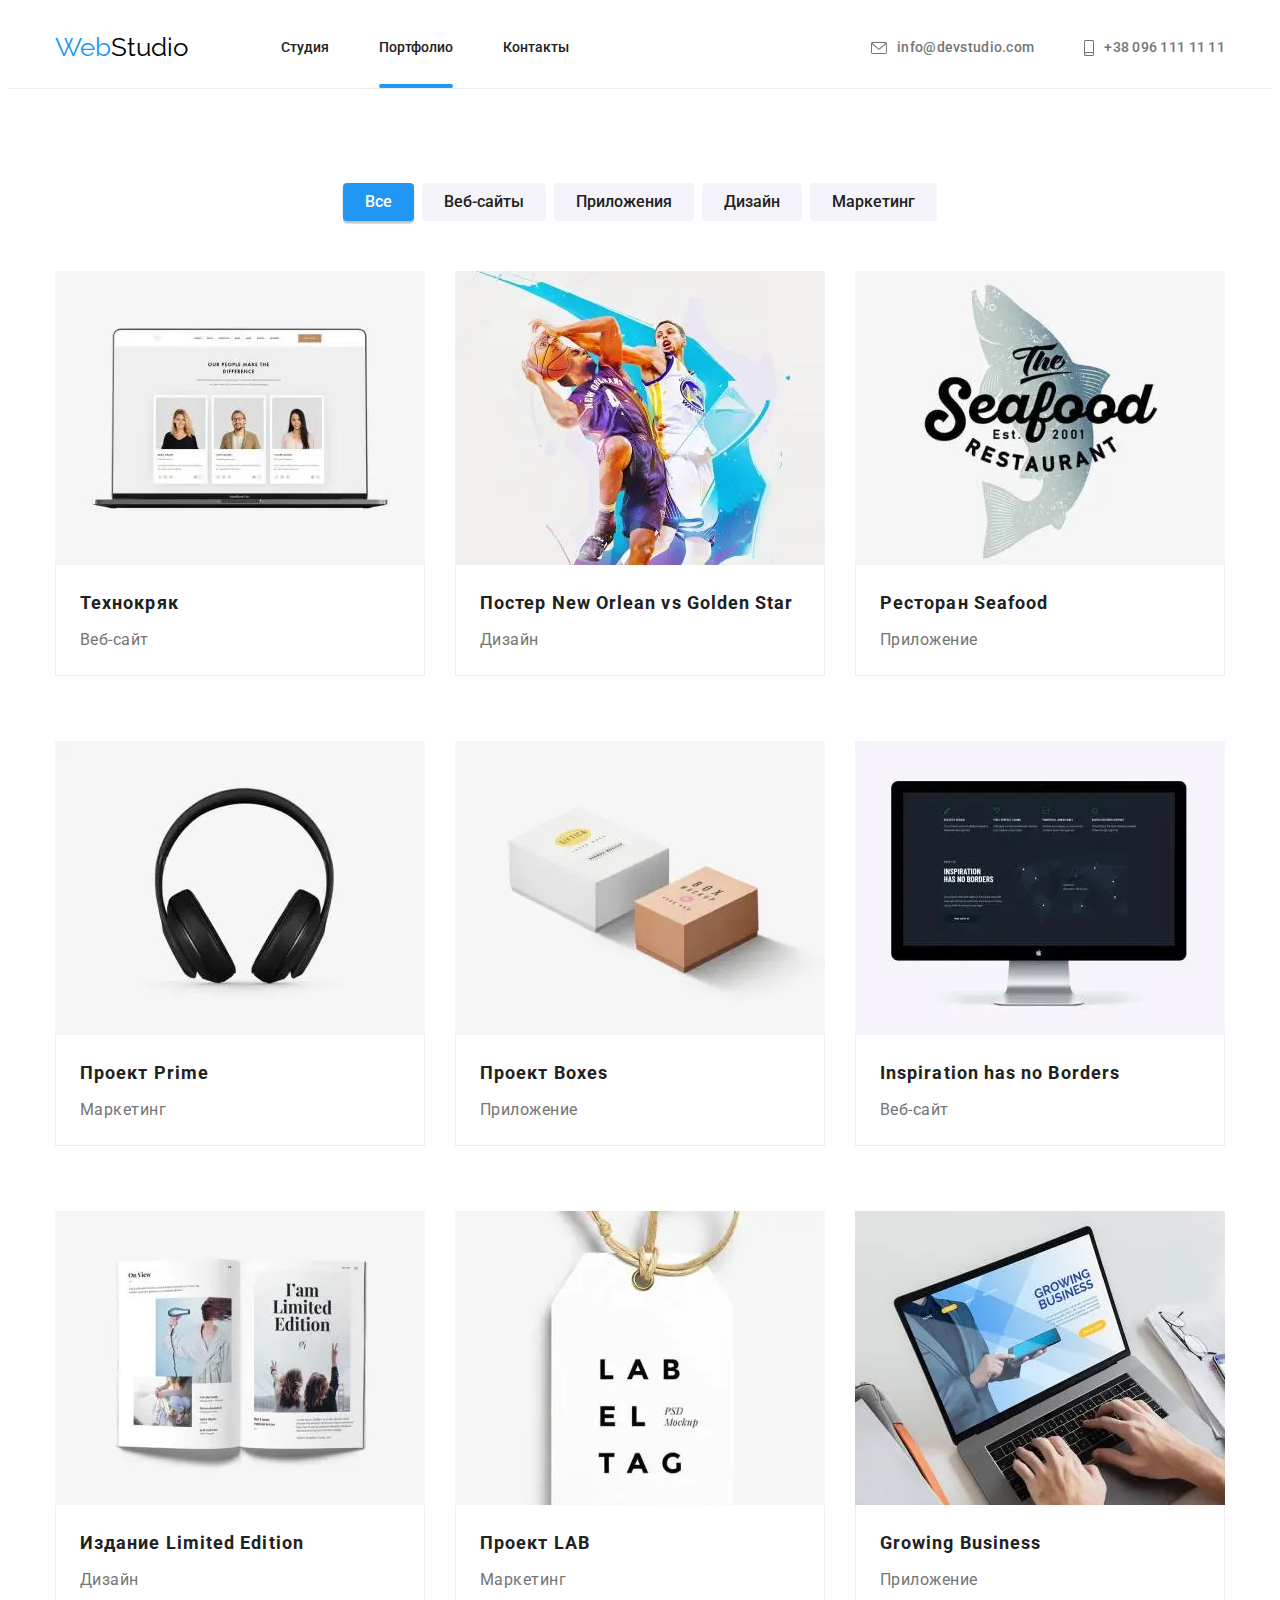
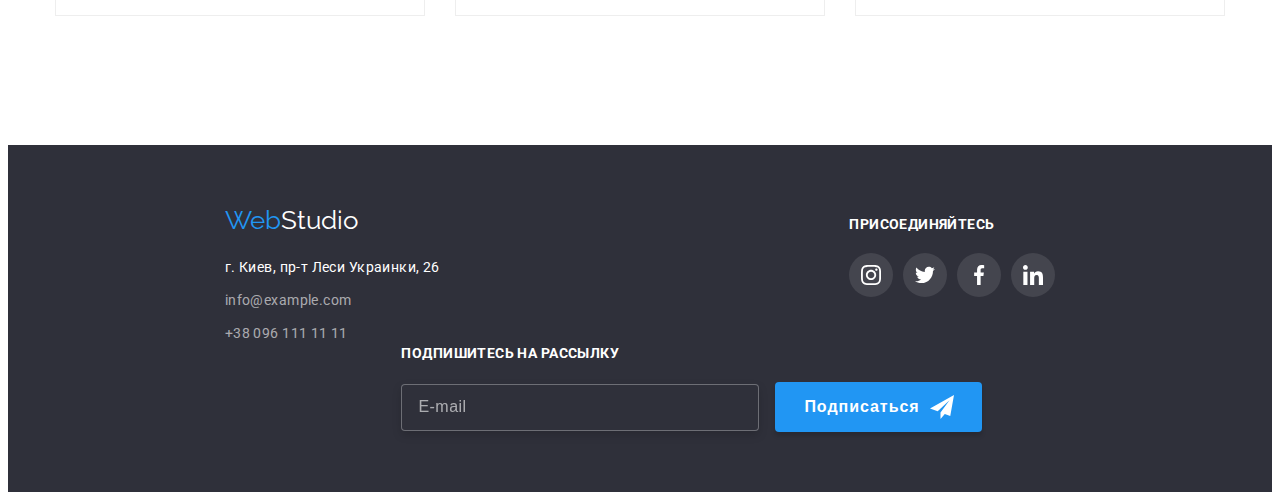
==== commit 74672e97: "Внесение правок" ====
--- a/portfolio.html
+++ b/portfolio.html
@@ -44,7 +44,9 @@
         </nav>
         <ul class="header-contact list">
           <li class="header-contact__item">
-            <a class="header-contact__link" href="mailto:info@devstudio.com"
+            <a
+              class="header-contact__link header-contact__link--top"
+              href="mailto:info@devstudio.com"
               ><svg class="header-contact__icon-1">
                 <use href="./images/icons.svg#icon-envelope"></use>
               </svg>
@@ -52,7 +54,10 @@
             >
           </li>
           <li class="header-contact__item">
-            <a class="header-contact__link" href="tel:+380961111111">
+            <a
+              class="header-contact__link header-contact__link--bottom"
+              href="tel:+380961111111"
+            >
               <svg class="header-contact__icon-2">
                 <use href="./images/icons.svg#icon-smartphone"></use>
               </svg>
@@ -69,48 +74,52 @@
       </div>
     </header>
     <div class="mobile-menu" data-menu>
-      <ul class="mobile-menu-nav list">
-        <li class="mobile-menu-nav__item">
-          <a class="mobile-menu-nav__link link" href="./index.html">Студия</a>
-        </li>
-        <li class="mobile-menu-nav__item">
-          <a class="mobile-menu-nav__link link" href="./portfolio.html"
-            >Портфолио</a
-          >
-        </li>
-        <li class="mobile-menu-nav__item">
-          <a class="mobile-menu-nav__link link" href="">Контакты</a>
-        </li>
-      </ul>
-      <ul class="mobile-menu-contact list">
-        <li class="mobile-menu-contact__item">
-          <a class="mobile-menu-contact__link link" href="tel:+380961111111">
-            +38 096 111 11 11</a
-          >
-        </li>
-        <li class="mobile-menu-contact__item">
-          <a
-            class="mobile-menu-contact__link link"
-            href="mailto:info@devstudio.com"
-          >
-            info@devstudio.com</a
-          >
-        </li>
-      </ul>
-      <ul class="mobile-menu-social list">
-        <li class="mobile-menu-social__item">
-          <a class="mobile-menu-social__link link" href="http://">Instagram</a>
-        </li>
-        <li class="mobile-menu-social__item">
-          <a class="mobile-menu-social__link link" href="http://">Twitter</a>
-        </li>
-        <li class="mobile-menu-social__item">
-          <a class="mobile-menu-social__link link" href="http://">Facebook</a>
-        </li>
-        <li class="mobile-menu-social__item">
-          <a class="mobile-menu-social__link link" href="http://">LinkedIn</a>
-        </li>
-      </ul>
+      <div class="mobile-menu-container">
+        <ul class="mobile-menu-nav list">
+          <li class="mobile-menu-nav__item">
+            <a class="mobile-menu-nav__link link" href="./index.html">Студия</a>
+          </li>
+          <li class="mobile-menu-nav__item">
+            <a
+              class="mobile-menu-nav__link mobile-menu-nav__link--current link"
+              href="./portfolio.html"
+              >Портфолио</a
+            >
+          </li>
+          <li class="mobile-menu-nav__item">
+            <a class="mobile-menu-nav__link link" href="">Контакты</a>
+          </li>
+        </ul>
+        <ul class="mobile-menu-contact list">
+          <li class="mobile-menu-contact__item">
+            <a class="mobile-menu-contact__link link" href="tel:+380961111111">
+              +38 096 111 11 11</a
+            >
+          </li>
+          <li class="mobile-menu-contact__item">
+            <a
+              class="mobile-menu-contact__link link"
+              href="mailto:info@devstudio.com"
+            >
+              info@devstudio.com</a
+            >
+          </li>
+        </ul>
+        <ul class="mobile-menu-social list">
+          <li class="mobile-menu-social__item">
+            <a class="mobile-menu-social__link link" href="#">Instagram</a>
+          </li>
+          <li class="mobile-menu-social__item">
+            <a class="mobile-menu-social__link link" href="#">Twitter</a>
+          </li>
+          <li class="mobile-menu-social__item">
+            <a class="mobile-menu-social__link link" href="#">Facebook</a>
+          </li>
+          <li class="mobile-menu-social__item">
+            <a class="mobile-menu-social__link link" href="#">LinkedIn</a>
+          </li>
+        </ul>
+      </div>
     </div>
     <!-- Main container -->
     <main>
@@ -119,7 +128,9 @@
           <h1 class="visually-hidden">Наши проекты</h1>
           <ul class="portfolio-filter list">
             <li class="portfolio-filter__item">
-              <button class="portfolio-filter__btn" type="button">Все</button>
+              <button class="portfolio-filter__btn btn--accent" type="button">
+                Все
+              </button>
             </li>
             <li class="portfolio-filter__item">
               <button class="portfolio-filter__btn" type="button">
--- a/css/main.min.css
+++ b/css/main.min.css
@@ -1,2 +1,2 @@
-:root{--section-color-dark: #2f303a;--accent-color: #2196f3;--main-color: #ffffff;--section-color-light: #f5f4fa;--main-font-color: #212121;--button-border-radius: 4px;--font-color-dark: #757575;--card-border-color: #eeeeee;--footer-link-color: rgba(255, 255, 255, 0.6);--dark-color: #000000;--icon-color: #afb1b8;--back-bg: #c4c4c4;--timing-function: cubic-bezier(0.4, 0, 0.2, 1);--grid__item: 4}html{box-sizing:border-box}*,*::after,*::before{box-sizing:inherit}h1,h2,h3,h4,h5,h6,p{margin-top:0}img{display:block;height:auto;max-width:100%}.list{list-style:none;padding-left:0;margin:0}body{font-family:"Roboto", sans-serif;color:var(--main-font-color)}.link{text-decoration:none;color:inherit}.visually-hidden{position:absolute;width:1px;height:1px;margin:-1px;padding:0;overflow:hidden;border:0;clip:rect(0 0 0 0)}.container{width:100%;padding-left:15px;padding-right:15px;margin-right:auto;margin-left:auto}@media screen and (min-width: 480px){.container{max-width:480px}}@media screen and (min-width: 768px){.container{max-width:768px}}@media screen and (min-width: 1200px){.container{max-width:1200px}}.grid{display:flex;flex-wrap:wrap;margin-left:-30px;margin-top:-30px}.grid__item{flex-basis:calc((100% - 30px * var(--grid__item)) / var(--grid__item));margin-left:30px;margin-top:30px}.portfolio{padding-top:60px;padding-bottom:60px;text-align:center}@media screen and (min-width: 1200px){.portfolio{padding-top:94px;padding-bottom:94px}}.portfolio-filter{display:inline-flex;flex-wrap:wrap;margin-left:0;margin-right:0;margin-bottom:40px}@media screen and (min-width: 768px){.portfolio-filter{margin-bottom:30px}}@media screen and (min-width: 1200px){.portfolio-filter{margin-bottom:50px}}.portfolio-filter__item:not(:last-child){margin-right:8px;margin-bottom:15px}.portfolio-filter__btn{font-family:inherit;cursor:pointer;border:none;background-color:var(--section-color-light);border-radius:4px;padding:6px 22px;color:inherit;font-weight:500;font-size:16px;line-height:1.625;transition:background-color 250ms var(--timing-function),color 250ms var(--timing-function),box-shadow 250ms var(--timing-function)}.portfolio-filter__btn:hover,.portfolio-filter__btn:focus{color:var(--main-color);background-color:var(--accent-color);box-shadow:0px 3px 1px rgba(0,0,0,0.1),0px 1px 2px rgba(0,0,0,0.08),0px 2px 2px rgba(0,0,0,0.12);transition:box-shadow 250ms var(--timing-function)}.portfolio-grid{display:flex;flex-wrap:wrap;margin-left:-30px;margin-top:-30px}.portfolio-grid__item{flex-basis:calc((100% - 30px * 1) / 1);margin-left:30px;margin-top:30px}@media screen and (min-width: 768px){.portfolio-grid__item{flex-basis:calc((100% - 30px * 2) / 2);height:440px}}@media screen and (min-width: 1200px){.portfolio-grid__item{flex-basis:calc((100% - 30px * 3) / 3)}}.portfolio-grid__item:focus .portfolio-grid-overlay__text,.portfolio-grid__item:hover .portfolio-grid-overlay__text{opacity:1;transform:translateY(0)}.portfolio-grid__link{text-decoration:none;color:inherit;display:inline-block;transition:box-shadow 250ms var(--timing-function)}.portfolio-grid__link:focus,.portfolio-grid__link:hover{cursor:pointer;box-shadow:0px 1px 1px rgba(0,0,0,0.12),0px 4px 4px rgba(0,0,0,0.06),1px 4px 6px rgba(0,0,0,0.16);transition:box-shadow 250ms var(--timing-function)}.portfolio-grid-overlay{position:relative;overflow:hidden}.portfolio-grid-overlay__text{position:absolute;top:0;left:0;height:100%;opacity:0;padding:63px 24px;font-size:18px;line-height:1.55;color:var(--main-color);letter-spacing:0.03em;background-color:rgba(33,150,243,0.9);text-align:left;transform:translatey(100%);transition-property:transform, opacity;transition-duration:250ms;transition-timing-function:var(--timing-function)}.portfolio-grid-bottom{text-align:left;padding:20px 24px;border-right:1px solid var(--card-border-color);border-left:1px solid var(--card-border-color);border-bottom:1px solid var(--card-border-color)}@media screen and (min-width: 768px) and (max-width: 1199px){.portfolio-grid-bottom{height:146px}}.portfolio-grid-bottom__lable{font-weight:bold;font-size:18px;line-height:2;letter-spacing:0.06em;margin-bottom:4px}.portfolio-grid-bottom__text{font-size:16px;line-height:1.87;letter-spacing:0.03em;color:var(--font-color-dark);font-weight:normal;margin-bottom:0}.header{border-bottom:1px solid #ececec;align-items:center}.header__container{display:flex;align-items:center}.site-nav{display:flex;align-items:center;margin-right:auto}@media screen and (max-width: 767.98px){.site-nav--mobile{display:none}}.site-nav .item .current{color:var(--accent-color)}.site-nav__logo{text-decoration:none;color:var(--dark-color);font-family:"Raleway", sans-serif;font-size:24px;line-height:1.2;padding-top:24px;padding-bottom:25px}.site-nav__logo--logo-part{color:var(--accent-color)}@media screen and (min-width: 768px){.site-nav__logo{margin-right:88px}}@media screen and (min-width: 1200px){.site-nav__logo{font-size:26px;margin-right:93px}}.site-nav__item{position:relative;margin-right:50px}.site-nav__item:last-child{margin-right:0}.site-nav__link{display:block;text-decoration:none;font-weight:500;font-size:14px;line-height:1.14;color:var(--main-font-color);padding-top:32px;padding-bottom:32px;transition:color 250ms var(--timing-function)}.site-nav__link:hover,.site-nav__link:focus{color:var(--accent-color)}.site-nav__link--current::after{content:"";position:absolute;bottom:0;left:0;width:100%;border-bottom:4px solid var(--accent-color);border-radius:2px}.header-contact{display:flex;align-items:center;color:var(--font-color-dark)}@media screen and (max-width: 767.98px){.header-contact{display:none}}@media screen and (min-width: 768px) and (max-width: 1199.98px){.header-contact{flex-wrap:wrap;margin-left:84px}.header-contact .header-contact__item:not(:last-child){margin-right:0;padding-bottom:10px}}@media screen and (min-width: 1200px){.header-contact .header-contact__item:not(:last-child){margin-right:50px}}.header-contact__link{display:flex;align-items:center;text-decoration:none;font-style:normal;font-weight:500;font-size:14px;line-height:1.14;color:var(--font-color-dark);letter-spacing:0.02em;transition:color 250ms var(--timing-function)}.header-contact__link:hover,.header-contact__link:focus{color:var(--accent-color)}@media screen and (min-width: 1200px){.header-contact__link{padding-top:32px;padding-bottom:32px}}.header-contact__icon-1{width:16px;height:12px;margin-right:10px;fill:currentColor}.header-contact__icon-2{width:10px;height:16px;margin-right:10px;fill:currentColor}@media screen and (max-width: 767.98px){.mobile-menu-btn{position:relative;z-index:100;width:40px;height:40px;border:none;background-color:transparent}}@media screen and (min-width: 768px){.mobile-menu-btn{display:none}}@media screen and (max-width: 767.98px){.mobile-menu-icon{width:24px;height:16px}}.mobile-menu{position:fixed;top:0;right:-100%;width:100%;height:100vh;z-index:555;background:var(--main-color);box-shadow:0px 4px 8px rgba(0,0,0,0.04),0px 2px 4px rgba(0,0,0,0.08),0px 1px 3px rgba(0,0,0,0.16);transition:right 1000ms var(--timing-function)}.mobile-menu.is-open{right:0}@media screen and (min-width: 768px){.mobile-menu{display:none}}.mobile-menu-nav{margin-top:48px;margin-left:40px;margin-bottom:302px}.mobile-menu-nav__item:not(:last-child){margin-bottom:32px}.mobile-menu-nav__link{font-style:normal;font-weight:500;font-size:40px;line-height:1.17;text-align:center;letter-spacing:0.02em;color:#212121}.mobile-menu-contact{position:absolute;bottom:134px;margin-left:40px}.mobile-menu-contact__item:not(:last-child){margin-bottom:32px}.mobile-menu-contact__link{font-weight:500;font-size:24px;line-height:1.16;letter-spacing:0.02em;color:var(--font-color-dark)}.mobile-menu-contact__link:hover,.mobile-menu-contact__link:focus{color:var(--accent-color);font-size:34px}.icon-close{display:none}.is-open .icon-close{display:block;fill:currentColor}.is-open .icon-menu{display:none;fill:currentColor}.mobile-menu-social{display:flex;position:absolute;bottom:48px;margin-left:40px}.mobile-menu-social__item:not(:last-child){margin-right:10px;border-right:1px solid rgba(33,33,33,0.2)}.mobile-menu-social__link{padding-right:10px;font-weight:500;font-size:18px;line-height:1.22;letter-spacing:0.02em;color:var(--accent-color)}.hero{margin-right:auto;margin-left:auto;background-color:var(--back-bg);padding-top:118px;padding-bottom:118px;max-width:1600px;background-image:linear-gradient(to right, rgba(47,48,58,0.4), rgba(47,48,58,0.4)),url(../images/mobile/hero-mobile.jpg);background-repeat:no-repeat;background-size:cover;background-position:center}@media (min-device-pixel-ratio: 2), (min-resolution: 192dpi), (min-resolution: 2dppx){.hero{background-image:url(../images/mobile/hero@2x-mobile.jpg)}}@media screen and (min-width: 480px){.hero{background-image:url(../images/tablet/hero-tablet.jpg)}}@media screen and (min-width: 480px) and (min-device-pixel-ratio: 2), screen and (min-width: 480px) and (min-resolution: 192dpi), screen and (min-width: 480px) and (min-resolution: 2dppx){.hero{background-image:url(../images/tablet/hero@2x-tablet.jpg)}}@media screen and (min-width: 768px){.hero{background-image:url(../images/desctop/hero-desctop.jpg)}}@media screen and (min-width: 768px) and (min-device-pixel-ratio: 2), screen and (min-width: 768px) and (min-resolution: 192dpi), screen and (min-width: 768px) and (min-resolution: 2dppx){.hero{background-image:url(../images/desctop/hero@2x-desctop.jpg)}}@media screen and (min-width: 1200px){.hero{padding-top:200px;padding-bottom:200px}}.hero__container{width:100%;text-align:center;margin-right:auto;margin-left:auto}@media screen and (min-width: 480px){.hero__container{width:360px}}@media screen and (min-width: 1200px){.hero__container{width:696px}}.hero__lable{font-weight:900;font-size:26px;line-height:1.36;text-transform:uppercase;text-align:center;color:var(--main-color);letter-spacing:0.06em}@media screen and (min-width: 1200px){.hero__lable{font-size:44px}}.hero__btn{background-color:var(--accent-color);font-weight:bold;font-size:16px;line-height:1.875;color:var(--main-color);border:none;letter-spacing:0.06em;box-shadow:0px 4px 4px rgba(0,0,0,0.15);border-radius:var(--button-border-radius);cursor:pointer;padding:10px 32px}.principles{padding-top:60px;padding-bottom:60px}@media screen and (min-width: 1200px){.principles{padding-top:94px;padding-bottom:94px}}.principles__item{flex-basis:calc((100% - 30px * 1) / 1);margin-left:30px;margin-top:30px;width:420px}@media screen and (min-width: 768px){.principles__item{flex-basis:calc((100% - 30px * 2) / 2);width:354px}}@media screen and (min-width: 1200px){.principles__item{flex-basis:calc((100% - 30px * 4) / 4);width:270px}}.principles__wrap{display:flex;padding:0;margin-bottom:30px;height:120px;align-items:center;justify-content:center;background-color:var(--section-color-light);border-radius:4px}.principles__lable{margin-bottom:10px;font-weight:bold;font-size:14px;line-height:1.17;letter-spacing:0.03em;text-transform:uppercase;text-align:center}@media screen and (min-width: 768px){.principles__lable{text-align:left}}.principles__text{margin-bottom:0;text-align:left;font-size:14px;line-height:1.7;letter-spacing:0.03em;color:var(--font-color-dark)}.directions{text-align:center;padding-bottom:94px}@media screen and (max-width: 1199px){.directions{display:none}}.directions__lable{font-size:36px;line-height:1.2;letter-spacing:0.03em;text-align:center;margin-bottom:50px}.directions__grid{display:flex;flex-wrap:wrap;margin-left:-30px;margin-top:-30px}.directions__item{position:relative;margin-left:30px;margin-top:30px}.directions__img-lable{position:absolute;bottom:0;left:0;width:370px;height:70px;margin-bottom:0;display:flex;justify-content:center;align-items:center;font-weight:bold;font-size:14px;line-height:1.14;letter-spacing:0.03em;text-transform:uppercase;color:var(--main-color);background-color:rgba(47,48,58,0.8)}.team{padding-top:60px;padding-bottom:60px;background-color:var(--section-color-light)}.team__lable{margin-bottom:30px;font-size:28px;line-height:1.17;text-align:center;letter-spacing:0.03em;color:var(--main-font-color)}.card-set__item{margin-left:30px;margin-top:30px;flex-basis:calc((100% - 30px * 1) / 1);background-color:var(--main-color);box-shadow:0px 1px 3px rgba(0,0,0,0.12),0px 1px 1px rgba(0,0,0,0.14),0px 2px 1px rgba(0,0,0,0.2);border-radius:0px 0px 4px 4px}@media screen and (min-width: 768px){.card-set__item{flex-basis:calc((100% - 30px * 2) / 2)}}@media screen and (min-width: 1200px){.card-set__item{flex-basis:calc((100% - 30px * 4) / 4)}}.card-set__lable{font-weight:500;font-size:16px;line-height:1.2;text-align:center;letter-spacing:0.03em}.card-set__text{font-size:16px;margin-bottom:16px;line-height:1.2;text-align:center;letter-spacing:0.03em;color:var(--font-color-dark)}.card-set__wrap{padding-top:30px;padding-bottom:30px;padding-left:30px;padding-right:30px;text-align:center}.card-set-bottom__list{display:inline-flex;padding:0;margin:0;list-style:none}.card-set-bottom__item:not(:last-child){margin-right:10px}.card-set-bottom__link{display:flex;border-radius:50%;width:40px;height:40px;justify-content:center;align-items:center;color:var(--icon-color);transition:color 250ms var(--timing-function),background-color 250ms var(--timing-function)}.card-set-bottom__link:focus,.card-set-bottom__link:hover{background-color:var(--accent-color);color:var(--main-color);transition:background-color 250ms var(--timing-function),color 250ms var(--timing-function)}.card-set-bottom__icon{width:20px;height:20px;fill:currentColor}.clients{padding-top:60px;padding-bottom:60px}.clients__lable{margin-bottom:30px;font-size:28px;line-height:1.17;text-align:center;letter-spacing:0.03em;color:var(--main-font-color)}.clients__item{flex-basis:calc((100% - 30px * 2) / 2);margin-left:30px;margin-top:30px;width:210px}@media screen and (min-width: 768px){.clients__item{flex-basis:calc((100% - 30px * 3) / 3);width:226px}}@media screen and (min-width: 1200px){.clients__item{flex-basis:calc((100% - 30px * 6) / 6);width:170px}}.clients__item .clients__link{display:flex;height:90px;border:1px solid var(--icon-color);border-radius:4px;justify-content:center;align-items:center;color:var(--icon-color);transition:color 250ms var(--accent-color)}.clients__item .clients__link:hover,.clients__item .clients__link:focus{color:var(--accent-color);border:1px solid var(--accent-color)}.clients__icon{fill:currentColor}.backdrop{position:fixed;z-index:990;width:100%;height:100%;left:0;top:0;background-color:rgba(0,0,0,0.2);transform:scale(1);transition:opacity 600ms cubic-bezier(0.17, 0.67, 0.83, 0.67)}.backdrop.is-hidden{opacity:0;pointer-events:none}.modal{position:absolute;top:50%;left:50%;opacity:1;width:450px;transform:translate(-50%, -50%) scale(1);border-radius:4px;box-shadow:0px 1px 3px rgba(0,0,0,0.12),0px 1px 1px rgba(0,0,0,0.14),0px 2px 1px rgba(0,0,0,0.2);background-color:#fff;transition:transform 2000ms var(--timing-function),opacity 1000ms var(--timing-function),box-shadow 2000ms var(--timing-function)}@media screen and (max-width: 480px){.modal{width:calc(100% - 15px)}}@media screen and (min-width: 1200px){.modal{width:528px}}.backdrop.is-hidden .modal{transform:translate(-50%, -50%) scale(0);opacity:0}.modal__btn{position:absolute;top:8px;right:8px;width:30px;height:30px;border-radius:50%;cursor:pointer;background-color:#fff;border:1px solid rgba(0,0,0,0.1);transition:color 250ms var(--timing-function)}.modal__btn::before{content:"\2716"}.modal__btn:focus,.modal__btn:hover{color:var(--accent-color)}.modal__lable{margin-top:40px;margin-bottom:12px;font-size:20px;line-height:1.5;letter-spacing:0.03em;color:var(--main-font-color);text-align:center}@media screen and (min-width: 480px) and (max-width: 1199px){.modal__lable{width:370px;margin-right:auto;margin-left:auto}}.modal-form{width:370px;margin-left:auto;margin-right:auto}@media screen and (max-width: 480px){.modal-form{width:calc(100% - 40px)}}@media screen and (min-width: 1200px){.modal-form{width:448px}}.form-field{display:flex;flex-direction:column;margin-bottom:10px;position:relative;color:var(--dark-color)}.form-field__label{margin-bottom:4px;font-size:12px;line-height:1.17;letter-spacing:0.01em;color:var(--font-color-dark)}.form-field__input{cursor:pointer;border:1px solid rgba(33,33,33,0.2);border-radius:4px;padding-top:12px;padding-bottom:12px;padding-left:42px;padding-right:0;height:40px;font-size:14px;line-height:1.14;letter-spacing:0.01em;transition:border 250ms var(--timing-function)}.form-field__input:hover,.form-field__input:focus{border:1px solid var(--accent-color);outline:none}.form-field__icon{position:absolute;top:55%;margin-left:12px;fill:currentColor;transition:color 250ms var(--timing-function)}.form-field__icon:focus,.form-field__icon:hover{color:var(--accent-color);cursor:pointer}.form-field__input:hover+.form-field__icon,.form-field__input:focus+.form-field__icon{color:var(--accent-color)}.form-field:focus-within>.form-field__icon{color:rgba(33,150,243,0.9)}.form-text-area::placeholder{font-size:14px;line-height:1.14;letter-spacing:0.01em;color:rgba(117,117,117,0.5)}.form-field__text-area{resize:none;cursor:pointer;height:120px;padding:12px 16px;border:1px solid rgba(33,33,33,0.2);border-radius:4px;font-size:14px;line-height:1.14;letter-spacing:0.01em;transition:border 250ms var(--timing-function)}.form-field__text-area:hover,.form-field__text-area:focus{border:1px solid var(--accent-color);outline:none}.form-field:nth-child(5){flex-direction:row}.form-field__checkbox-lable{display:flex;align-items:center;justify-content:start;cursor:pointer;font-size:12px;line-height:1.71;letter-spacing:0.03em;color:var(--font-color-dark);margin-top:20px;margin-bottom:30px}@media screen and (max-width: 480px){.form-field__checkbox-lable{flex-wrap:wrap}}@media screen and (min-width: 1200px){.form-field__checkbox-lable{font-size:14px}}.form-field__checkbox{appearance:none}.form-field__check-box-part{cursor:pointer;margin-right:8.38px;width:16px;height:15px;background-image:url(../images/vector.svg)}@media screen and (min-width: 1200px){.form-field__check-box-part{margin-left:12px}}.form-field__checkbox:focus+.form-field__check-box-part{outline:1px solid var(--accent-color)}.form-field__checkbox:checked:focus+.form-field__check-box-part{background-color:#2196f3;outline:1px solid var(--accent-color);background-image:url(../images/r.svg);background-repeat:no-repeat;background-position:center}.modal-form__btn{display:block;padding:10px 55px;margin-left:auto;margin-right:auto;margin-bottom:40px;cursor:pointer;border:none;background-color:#188ce8;box-shadow:0px 4px 4px rgba(0,0,0,0.15);border-radius:4px;font-weight:bold;font-size:16px;line-height:1.87;letter-spacing:0.06em;color:var(--main-color)}.footer-container{width:100%}@media screen and (min-width: 480px){.footer-container{max-width:480px}}@media screen and (min-width: 768px){.footer-container{max-width:768px;display:flex;flex-wrap:wrap;align-items:baseline;justify-content:space-around}}@media screen and (min-width: 1200px){.footer-container{max-width:1200px;display:flex;align-items:baseline}}.footer{background-color:var(--section-color-dark);padding-top:60px;padding-bottom:60px;text-align:center}@media screen and (min-width: 1200px){.footer{text-align:left}}.footer-logo{display:inline-block;text-decoration:none;font-family:"Raleway", sans-serif;font-size:26px;line-height:1.2;color:var(--main-color);margin-right:0;padding-top:0;padding-bottom:0;margin-bottom:20px}.footer-logo__part{color:var(--accent-color)}.footer-adress:nth-child(2){font-size:14px;line-height:1.7;font-style:normal;letter-spacing:0.03em;color:var(--main-color)}.footer-adress__item:not(:last-child){margin-bottom:9px}.footer-adress__link{padding-top:0;padding-bottom:0;text-decoration:none;color:var(--footer-link-color);transition:color 250ms var(--timing-function)}.footer-adress__link:hover,.footer-adress__link:focus{color:var(--accent-color)}.footer-social{margin-top:60px;margin-bottom:60px}@media screen and (min-width: 768px){.footer-social{margin-top:0;margin-bottom:0}}@media screen and (min-width: 1200px){.footer-social{margin-left:70px}}.footer-social__item:not(:last-child){margin-right:10px}.footer-social__label{text-transform:uppercase;font-weight:bold;font-size:14px;line-height:1.14;letter-spacing:0.03em;color:var(--main-color);margin-bottom:20px}.footer-social__list{display:flex;justify-content:center}.footer-social__icon{width:20px;height:20px;fill:currentColor}.footer-social__link{display:flex;border-radius:50%;background-color:rgba(255,255,255,0.1);width:44px;height:44px;justify-content:center;align-items:center;color:var(--main-color);transition:background-color 250ms var(--timing-function),color 250ms var(--timing-function)}.footer-social__link:hover,.footer-social__link:focus{background-color:var(--accent-color)}.footer-form{display:block}@media screen and (min-width: 768px){.footer-form{margin-top:60px}}@media screen and (min-width: 1200px){.footer-form{margin-left:103px}}.footer-form__label{text-transform:uppercase;font-weight:bold;font-size:14px;line-height:1.14;letter-spacing:0.03em;color:var(--main-color);margin-bottom:20px}.footer-form__input{width:100%;padding-left:16px;padding-top:15px;padding-bottom:15px;margin-bottom:20px;cursor:pointer;border:1px solid rgba(255,255,255,0.3);filter:drop-shadow(0px 4px 4px rgba(0,0,0,0.15));border-radius:4px;background-color:var(--section-color-dark);color:rgba(255,255,255,0.6)}@media screen and (min-width: 480px){.footer-form__input{width:450px}}@media screen and (min-width: 768px) and (max-width: 1199px){.footer-form__input{display:block}}@media screen and (min-width: 1200px){.footer-form__input{width:358px;margin-bottom:0}}.footer-form__input::placeholder{font-size:16px;line-height:1.25;letter-spacing:0.03em;color:rgba(255,255,255,0.6)}.footer-form__btn{position:relative;border:none;padding:10px 62px 10px 29px;margin-left:12px;cursor:pointer;font-weight:bold;font-size:16px;line-height:1.87;letter-spacing:0.06em;color:var(--main-color);background-color:var(--accent-color);box-shadow:0px 4px 4px rgba(0,0,0,0.15);border-radius:4px}.footer-form__btn::after{content:"";position:absolute;margin-left:10px;width:24px;height:24px;background-image:url(../images/icon_send.svg);top:50%;transform:translateY(-50%)}
+:root{--section-color-dark: #2f303a;--accent-color: #2196f3;--main-color: #ffffff;--section-color-light: #f5f4fa;--main-font-color: #212121;--button-border-radius: 4px;--font-color-dark: #757575;--card-border-color: #eeeeee;--footer-link-color: rgba(255, 255, 255, 0.6);--dark-color: #000000;--icon-color: #afb1b8;--back-bg: #c4c4c4;--timing-function: cubic-bezier(0.4, 0, 0.2, 1);--grid__item: 4}html{box-sizing:border-box}*,*::after,*::before{box-sizing:inherit}h1,h2,h3,h4,h5,h6,p{margin-top:0}img{display:block;height:auto;max-width:100%}.list{list-style:none;padding-left:0;margin:0}body{font-family:"Roboto", sans-serif;color:var(--main-font-color)}.link{text-decoration:none;color:inherit}.visually-hidden{position:absolute;width:1px;height:1px;margin:-1px;padding:0;overflow:hidden;border:0;clip:rect(0 0 0 0)}.container{width:100%;padding-left:15px;padding-right:15px;margin-right:auto;margin-left:auto}@media screen and (min-width: 480px){.container{max-width:480px}}@media screen and (min-width: 768px){.container{max-width:768px}}@media screen and (min-width: 1200px){.container{max-width:1200px}}.grid{display:flex;flex-wrap:wrap;margin-left:-30px;margin-top:-30px}.grid__item{flex-basis:calc((100% - 30px * var(--grid__item)) / var(--grid__item));margin-left:30px;margin-top:30px}.portfolio{padding-top:60px;padding-bottom:60px;text-align:center}@media screen and (min-width: 1200px){.portfolio{padding-top:94px;padding-bottom:94px}}.portfolio-filter{display:inline-flex;flex-wrap:wrap;margin-left:0;margin-right:0;margin-bottom:40px}@media screen and (min-width: 768px){.portfolio-filter{margin-bottom:30px}}@media screen and (min-width: 1200px){.portfolio-filter{margin-bottom:50px}}.portfolio-filter__item:not(:last-child){margin-right:8px}.portfolio-filter__btn{font-family:inherit;cursor:pointer;border:none;background-color:var(--section-color-light);border-radius:4px;padding:6px 22px;color:inherit;font-weight:500;font-size:16px;line-height:1.625;transition:background-color 250ms var(--timing-function),color 250ms var(--timing-function),box-shadow 250ms var(--timing-function)}.portfolio-filter__btn:hover,.portfolio-filter__btn:focus{color:var(--main-color);background-color:var(--accent-color);box-shadow:0px 3px 1px rgba(0,0,0,0.1),0px 1px 2px rgba(0,0,0,0.08),0px 2px 2px rgba(0,0,0,0.12);transition:box-shadow 250ms var(--timing-function)}.btn--accent{background-color:var(--accent-color);color:var(--main-color);box-shadow:0px 3px 1px rgba(0,0,0,0.1),0px 1px 2px rgba(0,0,0,0.08),0px 2px 2px rgba(0,0,0,0.12)}.portfolio-grid{display:flex;flex-wrap:wrap;margin-left:-30px;margin-top:-30px}.portfolio-grid__item{flex-basis:calc((100% - 30px * 1) / 1);margin-left:30px;margin-top:30px}@media screen and (min-width: 768px){.portfolio-grid__item{flex-basis:calc((100% - 30px * 2) / 2);height:440px}}@media screen and (min-width: 1200px){.portfolio-grid__item{flex-basis:calc((100% - 30px * 3) / 3)}}.portfolio-grid__item:focus .portfolio-grid-overlay__text,.portfolio-grid__item:hover .portfolio-grid-overlay__text{opacity:1;transform:translateY(0)}.portfolio-grid__link{text-decoration:none;color:inherit;display:inline-block;transition:box-shadow 250ms var(--timing-function)}.portfolio-grid__link:focus,.portfolio-grid__link:hover{cursor:pointer;box-shadow:0px 1px 1px rgba(0,0,0,0.12),0px 4px 4px rgba(0,0,0,0.06),1px 4px 6px rgba(0,0,0,0.16);transition:box-shadow 250ms var(--timing-function)}.portfolio-grid-overlay{position:relative;overflow:hidden}.portfolio-grid-overlay__text{position:absolute;top:0;left:0;height:100%;opacity:0;padding:15px 24px;font-size:18px;line-height:1.55;color:var(--main-color);letter-spacing:0.03em;background-color:rgba(33,150,243,0.9);text-align:left;transform:translatey(100%);transition-property:transform, opacity;transition-duration:250ms;transition-timing-function:var(--timing-function)}@media screen and (min-width: 480px){.portfolio-grid-overlay__text{padding-top:74px;padding-bottom:74px}}@media screen and (min-width: 768px){.portfolio-grid-overlay__text{padding-top:49px;padding-bottom:49px}}@media screen and (min-width: 1200px){.portfolio-grid-overlay__text{padding:63px 24px}}.portfolio-grid-bottom{text-align:left;padding:20px 24px;border-right:1px solid var(--card-border-color);border-left:1px solid var(--card-border-color);border-bottom:1px solid var(--card-border-color)}@media screen and (min-width: 768px) and (max-width: 1199px){.portfolio-grid-bottom{height:146px}}.portfolio-grid-bottom__lable{font-weight:bold;font-size:18px;line-height:2;letter-spacing:0.06em;margin-bottom:4px}.portfolio-grid-bottom__text{font-size:16px;line-height:1.87;letter-spacing:0.03em;color:var(--font-color-dark);font-weight:normal;margin-bottom:0}.header{border-bottom:1px solid #ececec;align-items:center}.header__container{display:flex;align-items:center}.site-nav{display:flex;align-items:center;margin-right:auto}@media screen and (max-width: 767.98px){.site-nav--mobile{display:none}}.site-nav .item .current{color:var(--accent-color)}.site-nav__logo{text-decoration:none;color:var(--dark-color);font-family:"Raleway", sans-serif;font-size:24px;line-height:1.2;padding-top:24px;padding-bottom:25px}.site-nav__logo--logo-part{color:var(--accent-color)}@media screen and (min-width: 768px){.site-nav__logo{margin-right:88px}}@media screen and (min-width: 1200px){.site-nav__logo{font-size:26px;margin-right:93px}}.site-nav__item{position:relative;margin-right:50px}.site-nav__item:last-child{margin-right:0}.site-nav__link{display:block;text-decoration:none;font-weight:500;font-size:14px;line-height:1.14;color:var(--main-font-color);padding-top:32px;padding-bottom:32px;transition:color 250ms var(--timing-function)}.site-nav__link:hover,.site-nav__link:focus{color:var(--accent-color)}.site-nav__link--current::after{content:"";position:absolute;bottom:0;left:0;width:100%;border-bottom:4px solid var(--accent-color);border-radius:2px}.header-contact{display:flex;align-items:center;color:var(--font-color-dark)}@media screen and (max-width: 767.98px){.header-contact{display:none}}@media screen and (min-width: 768px) and (max-width: 1199.98px){.header-contact{flex-wrap:wrap;margin-left:84px}.header-contact .header-contact__item:not(:last-child){margin-right:0;padding-bottom:10px}}@media screen and (min-width: 1200px){.header-contact .header-contact__item:not(:last-child){margin-right:50px}}.header-contact__link{display:flex;align-items:center;text-decoration:none;font-style:normal;font-weight:500;font-size:14px;line-height:1.14;color:var(--font-color-dark);letter-spacing:0.02em;transition:color 250ms var(--timing-function)}.header-contact__link--top{padding-top:21px}.header-contact__link--bottom{padding-bottom:21px}.header-contact__link:hover,.header-contact__link:focus{color:var(--accent-color)}@media screen and (min-width: 1200px){.header-contact__link{padding-top:32px;padding-bottom:32px}}.header-contact__icon-1{width:16px;height:12px;margin-right:10px;fill:currentColor}.header-contact__icon-2{width:10px;height:16px;margin-right:10px;fill:currentColor}@media screen and (max-width: 767.98px){.mobile-menu-btn{position:fixed;display:flex;justify-content:flex-end;right:23px;top:22px;z-index:556;width:40px;height:40px;border:none;background-color:transparent}}@media screen and (min-width: 768px){.mobile-menu-btn{display:none}}@media screen and (max-width: 767.98px){.mobile-menu-icon{width:24px;height:16px}}.mobile-menu{position:fixed;top:0;right:-100%;width:100%;height:100vh;z-index:555;overflow:scroll;background:var(--main-color);box-shadow:0px 4px 8px rgba(0,0,0,0.04),0px 2px 4px rgba(0,0,0,0.08),0px 1px 3px rgba(0,0,0,0.16);transition:right 1000ms var(--timing-function)}.mobile-menu.is-open{right:0}@media screen and (min-width: 768px){.mobile-menu{display:none}}.mobile-menu-container{padding-left:0}@media screen and (min-width: 480px){.mobile-menu-container{margin-left:40px}}.mobile-menu-nav{margin-top:48px;margin-bottom:302px}.mobile-menu-nav__item:not(:last-child){margin-bottom:32px}.mobile-menu-nav__link{font-style:normal;font-weight:500;font-size:40px;line-height:1.17;text-align:center;letter-spacing:0.02em;color:#212121}.mobile-menu-nav__link--current{color:var(--accent-color)}.mobile-menu-contact{position:absolute;bottom:134px}.mobile-menu-contact__item:not(:last-child){margin-bottom:32px}.mobile-menu-contact__link{font-weight:500;font-size:24px;line-height:1.16;letter-spacing:0.02em;color:var(--font-color-dark)}.mobile-menu-contact__link:hover,.mobile-menu-contact__link:focus{color:var(--accent-color);font-size:34px}.icon-close{display:none}.is-open .icon-close{display:block;fill:currentColor}.is-open .icon-menu{display:none;fill:currentColor}.mobile-menu-social{display:flex;position:absolute;bottom:55px}.mobile-menu-social__item:not(:last-child){margin-right:10px;border-right:1px solid rgba(33,33,33,0.2)}.mobile-menu-social__link{padding-right:5px;font-weight:500;font-size:18px;line-height:1.22;letter-spacing:0.02em;color:var(--accent-color)}@media screen and (min-width: 480px){.mobile-menu-social__link{padding-right:10px}}.hero{margin-right:auto;margin-left:auto;background-color:var(--back-bg);padding-top:118px;padding-bottom:118px;max-width:1600px;background-image:linear-gradient(to right, rgba(47,48,58,0.4), rgba(47,48,58,0.4)),url(../images/mobile/hero-mobile.jpg);background-repeat:no-repeat;background-size:cover;background-position:center}@media (min-device-pixel-ratio: 2), (min-resolution: 192dpi), (min-resolution: 2dppx){.hero{background-image:linear-gradient(to right, rgba(47,48,58,0.4), rgba(47,48,58,0.4)),url(../images/mobile/hero@2x-mobile.jpg)}}@media screen and (min-width: 480px){.hero{background-image:linear-gradient(to right, rgba(47,48,58,0.4), rgba(47,48,58,0.4)),url(../images/tablet/hero-tablet.jpg)}}@media screen and (min-width: 480px) and (min-device-pixel-ratio: 2), screen and (min-width: 480px) and (min-resolution: 192dpi), screen and (min-width: 480px) and (min-resolution: 2dppx){.hero{background-image:linear-gradient(to right, rgba(47,48,58,0.4), rgba(47,48,58,0.4)),url(../images/tablet/hero@2x-tablet.jpg)}}@media screen and (min-width: 768px){.hero{background-image:linear-gradient(to right, rgba(47,48,58,0.4), rgba(47,48,58,0.4)),url(../images/desctop/hero-desctop.jpg)}}@media screen and (min-width: 768px) and (min-device-pixel-ratio: 2), screen and (min-width: 768px) and (min-resolution: 192dpi), screen and (min-width: 768px) and (min-resolution: 2dppx){.hero{background-image:linear-gradient(to right, rgba(47,48,58,0.4), rgba(47,48,58,0.4)),url(../images/desctop/hero@2x-desctop.jpg)}}@media screen and (min-width: 1200px){.hero{padding-top:200px;padding-bottom:200px}}.hero__container{width:100%;text-align:center;margin-right:auto;margin-left:auto}@media screen and (min-width: 480px){.hero__container{width:360px}}@media screen and (min-width: 1200px){.hero__container{width:696px}}.hero__lable{font-weight:900;font-size:26px;line-height:1.36;text-transform:uppercase;text-align:center;color:var(--main-color);letter-spacing:0.06em}@media screen and (min-width: 1200px){.hero__lable{font-size:44px}}.hero__btn{background-color:var(--accent-color);font-weight:bold;font-size:16px;line-height:1.875;color:var(--main-color);border:none;letter-spacing:0.06em;box-shadow:0px 4px 4px rgba(0,0,0,0.15);border-radius:var(--button-border-radius);cursor:pointer;padding:10px 32px}.principles{padding-top:60px;padding-bottom:60px}@media screen and (min-width: 1200px){.principles{padding-top:94px;padding-bottom:94px}}.principles__item{flex-basis:calc((100% - 30px * 1) / 1);margin-left:30px;margin-top:30px;width:420px}@media screen and (min-width: 768px){.principles__item{flex-basis:calc((100% - 30px * 2) / 2);width:354px}}@media screen and (min-width: 1200px){.principles__item{flex-basis:calc((100% - 30px * 4) / 4);width:270px}}.principles__wrap{display:flex;padding:0;margin-bottom:30px;height:120px;align-items:center;justify-content:center;background-color:var(--section-color-light);border-radius:4px}.principles__lable{margin-bottom:10px;font-weight:bold;font-size:14px;line-height:1.17;letter-spacing:0.03em;text-transform:uppercase;text-align:center}@media screen and (min-width: 768px){.principles__lable{text-align:left}}.principles__text{margin-bottom:0;text-align:left;font-size:14px;line-height:1.7;letter-spacing:0.03em;color:var(--font-color-dark)}.directions{text-align:center;padding-bottom:94px}@media screen and (max-width: 1199px){.directions{display:none}}.directions__lable{font-size:36px;line-height:1.2;letter-spacing:0.03em;text-align:center;margin-bottom:50px}.directions__grid{display:flex;flex-wrap:wrap;margin-left:-30px;margin-top:-30px}.directions__item{position:relative;margin-left:30px;margin-top:30px}.directions__img-lable{position:absolute;bottom:0;left:0;width:370px;height:70px;margin-bottom:0;display:flex;justify-content:center;align-items:center;font-weight:bold;font-size:14px;line-height:1.14;letter-spacing:0.03em;text-transform:uppercase;color:var(--main-color);background-color:rgba(47,48,58,0.8)}.team{padding-top:60px;padding-bottom:60px;background-color:var(--section-color-light)}.team__lable{margin-bottom:30px;font-size:28px;line-height:1.17;text-align:center;letter-spacing:0.03em;color:var(--main-font-color)}.card-set__item{margin-left:30px;margin-top:30px;flex-basis:calc((100% - 30px * 1) / 1);background-color:var(--main-color);box-shadow:0px 1px 3px rgba(0,0,0,0.12),0px 1px 1px rgba(0,0,0,0.14),0px 2px 1px rgba(0,0,0,0.2);border-radius:0px 0px 4px 4px}@media screen and (min-width: 768px){.card-set__item{flex-basis:calc((100% - 30px * 2) / 2)}}@media screen and (min-width: 1200px){.card-set__item{flex-basis:calc((100% - 30px * 4) / 4)}}.card-set__lable{font-weight:500;font-size:16px;line-height:1.2;text-align:center;letter-spacing:0.03em}.card-set__text{font-size:16px;margin-bottom:16px;line-height:1.2;text-align:center;letter-spacing:0.03em;color:var(--font-color-dark)}.card-set__wrap{padding-top:30px;padding-bottom:30px;padding-left:30px;padding-right:30px;text-align:center}.card-set-bottom__list{display:inline-flex;padding:0;margin:0;list-style:none}.card-set-bottom__item:not(:last-child){margin-right:10px}.card-set-bottom__link{display:flex;border-radius:50%;width:40px;height:40px;justify-content:center;align-items:center;color:var(--icon-color);transition:color 250ms var(--timing-function),background-color 250ms var(--timing-function)}.card-set-bottom__link:focus,.card-set-bottom__link:hover{background-color:var(--accent-color);color:var(--main-color);transition:background-color 250ms var(--timing-function),color 250ms var(--timing-function)}.card-set-bottom__icon{width:20px;height:20px;fill:currentColor}.clients{padding-top:60px;padding-bottom:60px}.clients__lable{margin-bottom:30px;font-size:28px;line-height:1.17;text-align:center;letter-spacing:0.03em;color:var(--main-font-color)}.clients__item{flex-basis:calc((100% - 30px * 2) / 2);margin-left:30px;margin-top:30px;width:210px}@media screen and (min-width: 768px){.clients__item{flex-basis:calc((100% - 30px * 3) / 3);width:226px}}@media screen and (min-width: 1200px){.clients__item{flex-basis:calc((100% - 30px * 6) / 6);width:170px}}.clients__item .clients__link{display:flex;height:90px;border:1px solid var(--icon-color);border-radius:4px;justify-content:center;align-items:center;color:var(--icon-color);transition:color 250ms var(--accent-color)}.clients__item .clients__link:hover,.clients__item .clients__link:focus{color:var(--accent-color);border:1px solid var(--accent-color)}.clients__icon{fill:currentColor}.backdrop{position:fixed;z-index:990;width:100%;height:100%;left:0;top:0;background-color:rgba(0,0,0,0.2);transform:scale(1);transition:opacity 600ms cubic-bezier(0.17, 0.67, 0.83, 0.67)}.backdrop.is-hidden{opacity:0;pointer-events:none}.modal{position:absolute;top:50%;left:50%;opacity:1;width:450px;transform:translate(-50%, -50%) scale(1);border-radius:4px;box-shadow:0px 1px 3px rgba(0,0,0,0.12),0px 1px 1px rgba(0,0,0,0.14),0px 2px 1px rgba(0,0,0,0.2);background-color:#fff;transition:transform 2000ms var(--timing-function),opacity 1000ms var(--timing-function),box-shadow 2000ms var(--timing-function)}@media screen and (max-width: 480px){.modal{width:calc(100% - 15px)}}@media screen and (min-width: 1200px){.modal{width:528px}}.backdrop.is-hidden .modal{transform:translate(-50%, -50%) scale(0);opacity:0}.modal__btn{position:absolute;top:8px;right:8px;width:30px;height:30px;border-radius:50%;cursor:pointer;background-color:#fff;border:1px solid rgba(0,0,0,0.1);transition:color 250ms var(--timing-function)}.modal__btn::before{content:"\2716"}.modal__btn:focus,.modal__btn:hover{color:var(--accent-color)}.modal__lable{margin-top:40px;margin-bottom:12px;font-size:20px;line-height:1.5;letter-spacing:0.03em;color:var(--main-font-color);text-align:center}@media screen and (min-width: 480px) and (max-width: 1199px){.modal__lable{width:370px;margin-right:auto;margin-left:auto}}.modal-form{width:370px;margin-left:auto;margin-right:auto}@media screen and (max-width: 480px){.modal-form{width:calc(100% - 40px)}}@media screen and (min-width: 1200px){.modal-form{width:448px}}.form-field{display:flex;flex-direction:column;margin-bottom:10px;position:relative;color:var(--dark-color)}.form-field__label{margin-bottom:4px;font-size:12px;line-height:1.17;letter-spacing:0.01em;color:var(--font-color-dark)}.form-field__input{cursor:pointer;border:1px solid rgba(33,33,33,0.2);border-radius:4px;padding-top:12px;padding-bottom:12px;padding-left:42px;padding-right:0;height:40px;font-size:14px;line-height:1.14;letter-spacing:0.01em;transition:border 250ms var(--timing-function)}.form-field__input:hover,.form-field__input:focus{border:1px solid var(--accent-color);outline:none}.form-field__icon{position:absolute;top:55%;margin-left:12px;fill:currentColor;transition:color 250ms var(--timing-function)}.form-field__icon:focus,.form-field__icon:hover{color:var(--accent-color);cursor:pointer}.form-field__input:hover+.form-field__icon,.form-field__input:focus+.form-field__icon{color:var(--accent-color)}.form-field:focus-within>.form-field__icon{color:rgba(33,150,243,0.9)}.form-text-area::placeholder{font-size:14px;line-height:1.14;letter-spacing:0.01em;color:rgba(117,117,117,0.5)}.form-field__text-area{resize:none;cursor:pointer;height:120px;padding:12px 16px;border:1px solid rgba(33,33,33,0.2);border-radius:4px;font-size:14px;line-height:1.14;letter-spacing:0.01em;transition:border 250ms var(--timing-function)}.form-field__text-area:hover,.form-field__text-area:focus{border:1px solid var(--accent-color);outline:none}.form-field:nth-child(5){flex-direction:row}.form-field__checkbox-lable{display:flex;align-items:center;justify-content:start;cursor:pointer;font-size:12px;line-height:1.71;letter-spacing:0.03em;color:var(--font-color-dark);margin-top:20px;margin-bottom:30px}@media screen and (max-width: 480px){.form-field__checkbox-lable{flex-wrap:wrap}}@media screen and (min-width: 1200px){.form-field__checkbox-lable{font-size:14px}}.form-field__checkbox{appearance:none}.form-field__check-box-part{cursor:pointer;margin-right:8.38px;width:16px;height:15px;background-image:url(../images/vector.svg)}@media screen and (min-width: 1200px){.form-field__check-box-part{margin-left:12px}}.form-field__checkbox:focus+.form-field__check-box-part{outline:1px solid var(--accent-color)}.form-field__checkbox:checked:focus+.form-field__check-box-part{background-color:#2196f3;outline:1px solid var(--accent-color);background-image:url(../images/r.svg);background-repeat:no-repeat;background-position:center}.modal-form__btn{display:block;padding:10px 55px;margin-left:auto;margin-right:auto;margin-bottom:40px;cursor:pointer;border:none;background-color:#188ce8;box-shadow:0px 4px 4px rgba(0,0,0,0.15);border-radius:4px;font-weight:bold;font-size:16px;line-height:1.87;letter-spacing:0.06em;color:var(--main-color)}.footer-container{width:100%}@media screen and (min-width: 480px){.footer-container{max-width:480px}}@media screen and (min-width: 768px){.footer-container{max-width:768px;display:flex;flex-wrap:wrap;align-items:baseline;justify-content:space-around}}@media screen and (min-width: 1200px){.footer-container{max-width:1200px;display:flex;align-items:baseline}}.footer{background-color:var(--section-color-dark);padding-top:60px;padding-bottom:60px;text-align:center}@media screen and (min-width: 1200px){.footer{text-align:left}}.footer-logo{display:inline-block;text-decoration:none;font-family:"Raleway", sans-serif;font-size:26px;line-height:1.2;color:var(--main-color);margin-right:0;padding-top:0;padding-bottom:0;margin-bottom:20px}.footer-logo__part{color:var(--accent-color)}.footer-adress:nth-child(2){font-size:14px;line-height:1.7;font-style:normal;letter-spacing:0.03em;color:var(--main-color)}.footer-adress__item:not(:last-child){margin-bottom:9px}.footer-adress__link{padding-top:0;padding-bottom:0;text-decoration:none;color:var(--footer-link-color);transition:color 250ms var(--timing-function)}.footer-adress__link:hover,.footer-adress__link:focus{color:var(--accent-color)}.footer-social{margin-top:60px;margin-bottom:60px}@media screen and (min-width: 768px){.footer-social{margin-top:0;margin-bottom:0}}@media screen and (min-width: 1200px){.footer-social{margin-left:70px}}.footer-social__item:not(:last-child){margin-right:10px}.footer-social__label{text-transform:uppercase;font-weight:bold;font-size:14px;line-height:1.14;letter-spacing:0.03em;color:var(--main-color);margin-bottom:20px}.footer-social__list{display:flex;justify-content:center}.footer-social__icon{width:20px;height:20px;fill:currentColor}.footer-social__link{display:flex;border-radius:50%;background-color:rgba(255,255,255,0.1);width:44px;height:44px;justify-content:center;align-items:center;color:var(--main-color);transition:background-color 250ms var(--timing-function),color 250ms var(--timing-function)}.footer-social__link:hover,.footer-social__link:focus{background-color:var(--accent-color)}.footer-form{display:block}@media screen and (min-width: 768px){.footer-form{margin-top:60px}}@media screen and (min-width: 1200px){.footer-form{margin-left:103px;margin-top:0}}.footer-form__label{text-transform:uppercase;font-weight:bold;font-size:14px;line-height:1.14;letter-spacing:0.03em;color:var(--main-color);margin-bottom:20px}.footer-form__input{width:100%;padding-left:16px;padding-top:15px;padding-bottom:15px;margin-bottom:20px;cursor:pointer;border:1px solid rgba(255,255,255,0.3);filter:drop-shadow(0px 4px 4px rgba(0,0,0,0.15));border-radius:4px;background-color:var(--section-color-dark);color:rgba(255,255,255,0.6)}@media screen and (min-width: 480px){.footer-form__input{width:450px}}@media screen and (min-width: 768px) and (max-width: 1199px){.footer-form__input{display:block}}@media screen and (min-width: 1200px){.footer-form__input{width:358px;margin-bottom:0}}.footer-form__input::placeholder{font-size:16px;line-height:1.25;letter-spacing:0.03em;color:rgba(255,255,255,0.6)}.footer-form__btn{position:relative;border:none;padding:10px 62px 10px 29px;margin-left:12px;cursor:pointer;font-weight:bold;font-size:16px;line-height:1.87;letter-spacing:0.06em;color:var(--main-color);background-color:var(--accent-color);box-shadow:0px 4px 4px rgba(0,0,0,0.15);border-radius:4px}.footer-form__btn::after{content:"";position:absolute;margin-left:10px;width:24px;height:24px;background-image:url(../images/icon_send.svg);top:50%;transform:translateY(-50%)}
 /*# sourceMappingURL=main.min.css.map */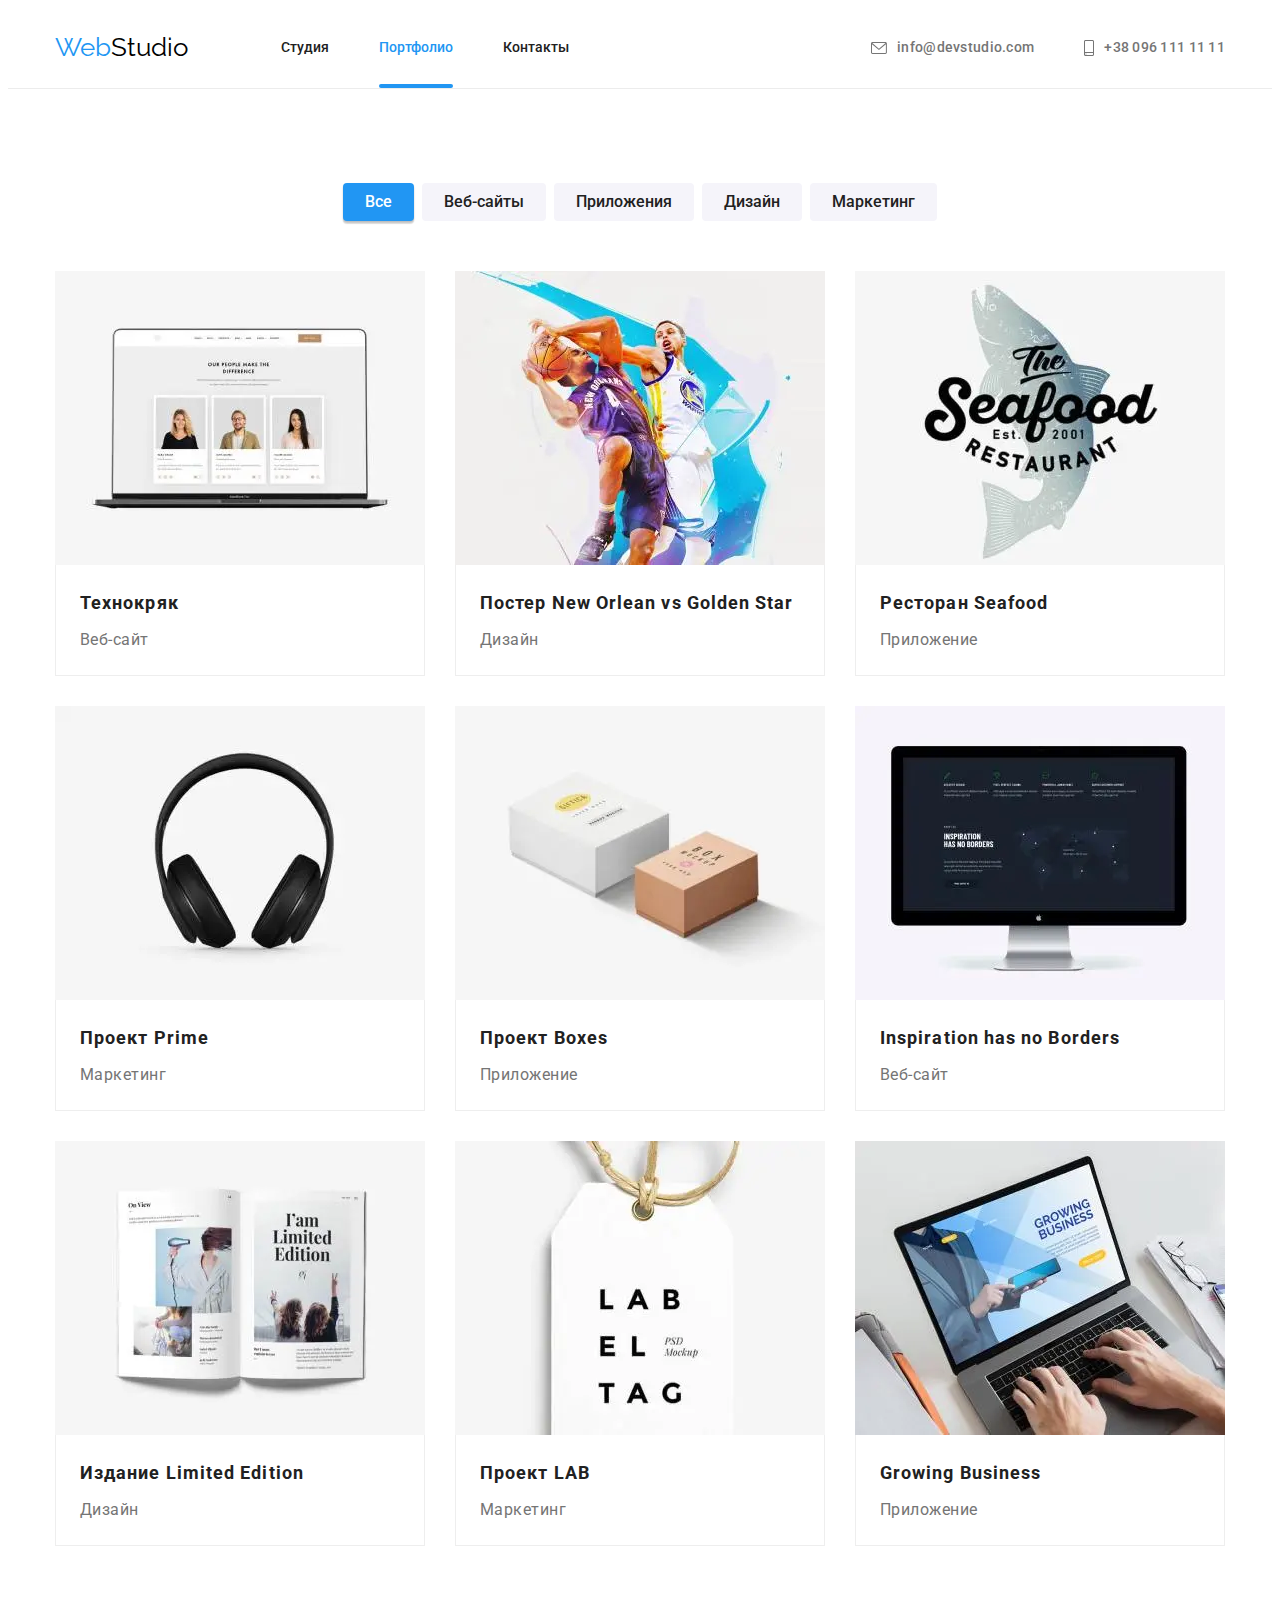
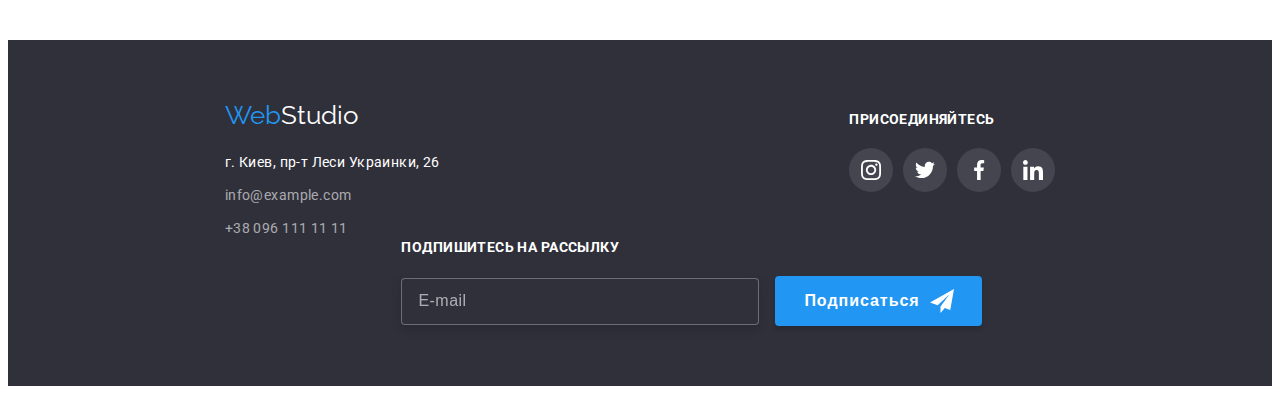
==== commit e83292b7: "внесение правок" ====
--- a/portfolio.html
+++ b/portfolio.html
@@ -216,7 +216,9 @@
                     цифрового шпионажа и атак на защищённые сервера конкурентов.
                   </p>
                 </div>
-                <div class="portfolio-grid-bottom">
+                <div
+                  class="portfolio-grid-bottom portfolio-grid-bottom-padding-bottom"
+                >
                   <h2 class="portfolio-grid-bottom__lable">Технокряк</h2>
                   <p class="portfolio-grid-bottom__text">Веб-сайт</p>
                 </div>
@@ -781,7 +783,7 @@
     <!-- Footer container -->
     <footer class="footer">
       <div class="footer-container container">
-        <div>
+        <div class="footer-adress-container">
           <a class="footer-logo" href="./index.html"
             ><span class="footer-logo__part">Web</span>Studio</a
           >
--- a/css/main.min.css
+++ b/css/main.min.css
@@ -1,2 +1,2 @@
-:root{--section-color-dark: #2f303a;--accent-color: #2196f3;--main-color: #ffffff;--section-color-light: #f5f4fa;--main-font-color: #212121;--button-border-radius: 4px;--font-color-dark: #757575;--card-border-color: #eeeeee;--footer-link-color: rgba(255, 255, 255, 0.6);--dark-color: #000000;--icon-color: #afb1b8;--back-bg: #c4c4c4;--timing-function: cubic-bezier(0.4, 0, 0.2, 1);--grid__item: 4}html{box-sizing:border-box}*,*::after,*::before{box-sizing:inherit}h1,h2,h3,h4,h5,h6,p{margin-top:0}img{display:block;height:auto;max-width:100%}.list{list-style:none;padding-left:0;margin:0}body{font-family:"Roboto", sans-serif;color:var(--main-font-color)}.link{text-decoration:none;color:inherit}.visually-hidden{position:absolute;width:1px;height:1px;margin:-1px;padding:0;overflow:hidden;border:0;clip:rect(0 0 0 0)}.container{width:100%;padding-left:15px;padding-right:15px;margin-right:auto;margin-left:auto}@media screen and (min-width: 480px){.container{max-width:480px}}@media screen and (min-width: 768px){.container{max-width:768px}}@media screen and (min-width: 1200px){.container{max-width:1200px}}.grid{display:flex;flex-wrap:wrap;margin-left:-30px;margin-top:-30px}.grid__item{flex-basis:calc((100% - 30px * var(--grid__item)) / var(--grid__item));margin-left:30px;margin-top:30px}.portfolio{padding-top:60px;padding-bottom:60px;text-align:center}@media screen and (min-width: 1200px){.portfolio{padding-top:94px;padding-bottom:94px}}.portfolio-filter{display:inline-flex;flex-wrap:wrap;margin-left:0;margin-right:0;margin-bottom:40px}@media screen and (min-width: 768px){.portfolio-filter{margin-bottom:30px}}@media screen and (min-width: 1200px){.portfolio-filter{margin-bottom:50px}}.portfolio-filter__item:not(:last-child){margin-right:8px}.portfolio-filter__btn{font-family:inherit;cursor:pointer;border:none;background-color:var(--section-color-light);border-radius:4px;padding:6px 22px;color:inherit;font-weight:500;font-size:16px;line-height:1.625;transition:background-color 250ms var(--timing-function),color 250ms var(--timing-function),box-shadow 250ms var(--timing-function)}.portfolio-filter__btn:hover,.portfolio-filter__btn:focus{color:var(--main-color);background-color:var(--accent-color);box-shadow:0px 3px 1px rgba(0,0,0,0.1),0px 1px 2px rgba(0,0,0,0.08),0px 2px 2px rgba(0,0,0,0.12);transition:box-shadow 250ms var(--timing-function)}.btn--accent{background-color:var(--accent-color);color:var(--main-color);box-shadow:0px 3px 1px rgba(0,0,0,0.1),0px 1px 2px rgba(0,0,0,0.08),0px 2px 2px rgba(0,0,0,0.12)}.portfolio-grid{display:flex;flex-wrap:wrap;margin-left:-30px;margin-top:-30px}.portfolio-grid__item{flex-basis:calc((100% - 30px * 1) / 1);margin-left:30px;margin-top:30px}@media screen and (min-width: 768px){.portfolio-grid__item{flex-basis:calc((100% - 30px * 2) / 2);height:440px}}@media screen and (min-width: 1200px){.portfolio-grid__item{flex-basis:calc((100% - 30px * 3) / 3)}}.portfolio-grid__item:focus .portfolio-grid-overlay__text,.portfolio-grid__item:hover .portfolio-grid-overlay__text{opacity:1;transform:translateY(0)}.portfolio-grid__link{text-decoration:none;color:inherit;display:inline-block;transition:box-shadow 250ms var(--timing-function)}.portfolio-grid__link:focus,.portfolio-grid__link:hover{cursor:pointer;box-shadow:0px 1px 1px rgba(0,0,0,0.12),0px 4px 4px rgba(0,0,0,0.06),1px 4px 6px rgba(0,0,0,0.16);transition:box-shadow 250ms var(--timing-function)}.portfolio-grid-overlay{position:relative;overflow:hidden}.portfolio-grid-overlay__text{position:absolute;top:0;left:0;height:100%;opacity:0;padding:15px 24px;font-size:18px;line-height:1.55;color:var(--main-color);letter-spacing:0.03em;background-color:rgba(33,150,243,0.9);text-align:left;transform:translatey(100%);transition-property:transform, opacity;transition-duration:250ms;transition-timing-function:var(--timing-function)}@media screen and (min-width: 480px){.portfolio-grid-overlay__text{padding-top:74px;padding-bottom:74px}}@media screen and (min-width: 768px){.portfolio-grid-overlay__text{padding-top:49px;padding-bottom:49px}}@media screen and (min-width: 1200px){.portfolio-grid-overlay__text{padding:63px 24px}}.portfolio-grid-bottom{text-align:left;padding:20px 24px;border-right:1px solid var(--card-border-color);border-left:1px solid var(--card-border-color);border-bottom:1px solid var(--card-border-color)}@media screen and (min-width: 768px) and (max-width: 1199px){.portfolio-grid-bottom{height:146px}}.portfolio-grid-bottom__lable{font-weight:bold;font-size:18px;line-height:2;letter-spacing:0.06em;margin-bottom:4px}.portfolio-grid-bottom__text{font-size:16px;line-height:1.87;letter-spacing:0.03em;color:var(--font-color-dark);font-weight:normal;margin-bottom:0}.header{border-bottom:1px solid #ececec;align-items:center}.header__container{display:flex;align-items:center}.site-nav{display:flex;align-items:center;margin-right:auto}@media screen and (max-width: 767.98px){.site-nav--mobile{display:none}}.site-nav .item .current{color:var(--accent-color)}.site-nav__logo{text-decoration:none;color:var(--dark-color);font-family:"Raleway", sans-serif;font-size:24px;line-height:1.2;padding-top:24px;padding-bottom:25px}.site-nav__logo--logo-part{color:var(--accent-color)}@media screen and (min-width: 768px){.site-nav__logo{margin-right:88px}}@media screen and (min-width: 1200px){.site-nav__logo{font-size:26px;margin-right:93px}}.site-nav__item{position:relative;margin-right:50px}.site-nav__item:last-child{margin-right:0}.site-nav__link{display:block;text-decoration:none;font-weight:500;font-size:14px;line-height:1.14;color:var(--main-font-color);padding-top:32px;padding-bottom:32px;transition:color 250ms var(--timing-function)}.site-nav__link:hover,.site-nav__link:focus{color:var(--accent-color)}.site-nav__link--current::after{content:"";position:absolute;bottom:0;left:0;width:100%;border-bottom:4px solid var(--accent-color);border-radius:2px}.header-contact{display:flex;align-items:center;color:var(--font-color-dark)}@media screen and (max-width: 767.98px){.header-contact{display:none}}@media screen and (min-width: 768px) and (max-width: 1199.98px){.header-contact{flex-wrap:wrap;margin-left:84px}.header-contact .header-contact__item:not(:last-child){margin-right:0;padding-bottom:10px}}@media screen and (min-width: 1200px){.header-contact .header-contact__item:not(:last-child){margin-right:50px}}.header-contact__link{display:flex;align-items:center;text-decoration:none;font-style:normal;font-weight:500;font-size:14px;line-height:1.14;color:var(--font-color-dark);letter-spacing:0.02em;transition:color 250ms var(--timing-function)}.header-contact__link--top{padding-top:21px}.header-contact__link--bottom{padding-bottom:21px}.header-contact__link:hover,.header-contact__link:focus{color:var(--accent-color)}@media screen and (min-width: 1200px){.header-contact__link{padding-top:32px;padding-bottom:32px}}.header-contact__icon-1{width:16px;height:12px;margin-right:10px;fill:currentColor}.header-contact__icon-2{width:10px;height:16px;margin-right:10px;fill:currentColor}@media screen and (max-width: 767.98px){.mobile-menu-btn{position:fixed;display:flex;justify-content:flex-end;right:23px;top:22px;z-index:556;width:40px;height:40px;border:none;background-color:transparent}}@media screen and (min-width: 768px){.mobile-menu-btn{display:none}}@media screen and (max-width: 767.98px){.mobile-menu-icon{width:24px;height:16px}}.mobile-menu{position:fixed;top:0;right:-100%;width:100%;height:100vh;z-index:555;overflow:scroll;background:var(--main-color);box-shadow:0px 4px 8px rgba(0,0,0,0.04),0px 2px 4px rgba(0,0,0,0.08),0px 1px 3px rgba(0,0,0,0.16);transition:right 1000ms var(--timing-function)}.mobile-menu.is-open{right:0}@media screen and (min-width: 768px){.mobile-menu{display:none}}.mobile-menu-container{padding-left:0}@media screen and (min-width: 480px){.mobile-menu-container{margin-left:40px}}.mobile-menu-nav{margin-top:48px;margin-bottom:302px}.mobile-menu-nav__item:not(:last-child){margin-bottom:32px}.mobile-menu-nav__link{font-style:normal;font-weight:500;font-size:40px;line-height:1.17;text-align:center;letter-spacing:0.02em;color:#212121}.mobile-menu-nav__link--current{color:var(--accent-color)}.mobile-menu-contact{position:absolute;bottom:134px}.mobile-menu-contact__item:not(:last-child){margin-bottom:32px}.mobile-menu-contact__link{font-weight:500;font-size:24px;line-height:1.16;letter-spacing:0.02em;color:var(--font-color-dark)}.mobile-menu-contact__link:hover,.mobile-menu-contact__link:focus{color:var(--accent-color);font-size:34px}.icon-close{display:none}.is-open .icon-close{display:block;fill:currentColor}.is-open .icon-menu{display:none;fill:currentColor}.mobile-menu-social{display:flex;position:absolute;bottom:55px}.mobile-menu-social__item:not(:last-child){margin-right:10px;border-right:1px solid rgba(33,33,33,0.2)}.mobile-menu-social__link{padding-right:5px;font-weight:500;font-size:18px;line-height:1.22;letter-spacing:0.02em;color:var(--accent-color)}@media screen and (min-width: 480px){.mobile-menu-social__link{padding-right:10px}}.hero{margin-right:auto;margin-left:auto;background-color:var(--back-bg);padding-top:118px;padding-bottom:118px;max-width:1600px;background-image:linear-gradient(to right, rgba(47,48,58,0.4), rgba(47,48,58,0.4)),url(../images/mobile/hero-mobile.jpg);background-repeat:no-repeat;background-size:cover;background-position:center}@media (min-device-pixel-ratio: 2), (min-resolution: 192dpi), (min-resolution: 2dppx){.hero{background-image:linear-gradient(to right, rgba(47,48,58,0.4), rgba(47,48,58,0.4)),url(../images/mobile/hero@2x-mobile.jpg)}}@media screen and (min-width: 480px){.hero{background-image:linear-gradient(to right, rgba(47,48,58,0.4), rgba(47,48,58,0.4)),url(../images/tablet/hero-tablet.jpg)}}@media screen and (min-width: 480px) and (min-device-pixel-ratio: 2), screen and (min-width: 480px) and (min-resolution: 192dpi), screen and (min-width: 480px) and (min-resolution: 2dppx){.hero{background-image:linear-gradient(to right, rgba(47,48,58,0.4), rgba(47,48,58,0.4)),url(../images/tablet/hero@2x-tablet.jpg)}}@media screen and (min-width: 768px){.hero{background-image:linear-gradient(to right, rgba(47,48,58,0.4), rgba(47,48,58,0.4)),url(../images/desctop/hero-desctop.jpg)}}@media screen and (min-width: 768px) and (min-device-pixel-ratio: 2), screen and (min-width: 768px) and (min-resolution: 192dpi), screen and (min-width: 768px) and (min-resolution: 2dppx){.hero{background-image:linear-gradient(to right, rgba(47,48,58,0.4), rgba(47,48,58,0.4)),url(../images/desctop/hero@2x-desctop.jpg)}}@media screen and (min-width: 1200px){.hero{padding-top:200px;padding-bottom:200px}}.hero__container{width:100%;text-align:center;margin-right:auto;margin-left:auto}@media screen and (min-width: 480px){.hero__container{width:360px}}@media screen and (min-width: 1200px){.hero__container{width:696px}}.hero__lable{font-weight:900;font-size:26px;line-height:1.36;text-transform:uppercase;text-align:center;color:var(--main-color);letter-spacing:0.06em}@media screen and (min-width: 1200px){.hero__lable{font-size:44px}}.hero__btn{background-color:var(--accent-color);font-weight:bold;font-size:16px;line-height:1.875;color:var(--main-color);border:none;letter-spacing:0.06em;box-shadow:0px 4px 4px rgba(0,0,0,0.15);border-radius:var(--button-border-radius);cursor:pointer;padding:10px 32px}.principles{padding-top:60px;padding-bottom:60px}@media screen and (min-width: 1200px){.principles{padding-top:94px;padding-bottom:94px}}.principles__item{flex-basis:calc((100% - 30px * 1) / 1);margin-left:30px;margin-top:30px;width:420px}@media screen and (min-width: 768px){.principles__item{flex-basis:calc((100% - 30px * 2) / 2);width:354px}}@media screen and (min-width: 1200px){.principles__item{flex-basis:calc((100% - 30px * 4) / 4);width:270px}}.principles__wrap{display:flex;padding:0;margin-bottom:30px;height:120px;align-items:center;justify-content:center;background-color:var(--section-color-light);border-radius:4px}.principles__lable{margin-bottom:10px;font-weight:bold;font-size:14px;line-height:1.17;letter-spacing:0.03em;text-transform:uppercase;text-align:center}@media screen and (min-width: 768px){.principles__lable{text-align:left}}.principles__text{margin-bottom:0;text-align:left;font-size:14px;line-height:1.7;letter-spacing:0.03em;color:var(--font-color-dark)}.directions{text-align:center;padding-bottom:94px}@media screen and (max-width: 1199px){.directions{display:none}}.directions__lable{font-size:36px;line-height:1.2;letter-spacing:0.03em;text-align:center;margin-bottom:50px}.directions__grid{display:flex;flex-wrap:wrap;margin-left:-30px;margin-top:-30px}.directions__item{position:relative;margin-left:30px;margin-top:30px}.directions__img-lable{position:absolute;bottom:0;left:0;width:370px;height:70px;margin-bottom:0;display:flex;justify-content:center;align-items:center;font-weight:bold;font-size:14px;line-height:1.14;letter-spacing:0.03em;text-transform:uppercase;color:var(--main-color);background-color:rgba(47,48,58,0.8)}.team{padding-top:60px;padding-bottom:60px;background-color:var(--section-color-light)}.team__lable{margin-bottom:30px;font-size:28px;line-height:1.17;text-align:center;letter-spacing:0.03em;color:var(--main-font-color)}.card-set__item{margin-left:30px;margin-top:30px;flex-basis:calc((100% - 30px * 1) / 1);background-color:var(--main-color);box-shadow:0px 1px 3px rgba(0,0,0,0.12),0px 1px 1px rgba(0,0,0,0.14),0px 2px 1px rgba(0,0,0,0.2);border-radius:0px 0px 4px 4px}@media screen and (min-width: 768px){.card-set__item{flex-basis:calc((100% - 30px * 2) / 2)}}@media screen and (min-width: 1200px){.card-set__item{flex-basis:calc((100% - 30px * 4) / 4)}}.card-set__lable{font-weight:500;font-size:16px;line-height:1.2;text-align:center;letter-spacing:0.03em}.card-set__text{font-size:16px;margin-bottom:16px;line-height:1.2;text-align:center;letter-spacing:0.03em;color:var(--font-color-dark)}.card-set__wrap{padding-top:30px;padding-bottom:30px;padding-left:30px;padding-right:30px;text-align:center}.card-set-bottom__list{display:inline-flex;padding:0;margin:0;list-style:none}.card-set-bottom__item:not(:last-child){margin-right:10px}.card-set-bottom__link{display:flex;border-radius:50%;width:40px;height:40px;justify-content:center;align-items:center;color:var(--icon-color);transition:color 250ms var(--timing-function),background-color 250ms var(--timing-function)}.card-set-bottom__link:focus,.card-set-bottom__link:hover{background-color:var(--accent-color);color:var(--main-color);transition:background-color 250ms var(--timing-function),color 250ms var(--timing-function)}.card-set-bottom__icon{width:20px;height:20px;fill:currentColor}.clients{padding-top:60px;padding-bottom:60px}.clients__lable{margin-bottom:30px;font-size:28px;line-height:1.17;text-align:center;letter-spacing:0.03em;color:var(--main-font-color)}.clients__item{flex-basis:calc((100% - 30px * 2) / 2);margin-left:30px;margin-top:30px;width:210px}@media screen and (min-width: 768px){.clients__item{flex-basis:calc((100% - 30px * 3) / 3);width:226px}}@media screen and (min-width: 1200px){.clients__item{flex-basis:calc((100% - 30px * 6) / 6);width:170px}}.clients__item .clients__link{display:flex;height:90px;border:1px solid var(--icon-color);border-radius:4px;justify-content:center;align-items:center;color:var(--icon-color);transition:color 250ms var(--accent-color)}.clients__item .clients__link:hover,.clients__item .clients__link:focus{color:var(--accent-color);border:1px solid var(--accent-color)}.clients__icon{fill:currentColor}.backdrop{position:fixed;z-index:990;width:100%;height:100%;left:0;top:0;background-color:rgba(0,0,0,0.2);transform:scale(1);transition:opacity 600ms cubic-bezier(0.17, 0.67, 0.83, 0.67)}.backdrop.is-hidden{opacity:0;pointer-events:none}.modal{position:absolute;top:50%;left:50%;opacity:1;width:450px;transform:translate(-50%, -50%) scale(1);border-radius:4px;box-shadow:0px 1px 3px rgba(0,0,0,0.12),0px 1px 1px rgba(0,0,0,0.14),0px 2px 1px rgba(0,0,0,0.2);background-color:#fff;transition:transform 2000ms var(--timing-function),opacity 1000ms var(--timing-function),box-shadow 2000ms var(--timing-function)}@media screen and (max-width: 480px){.modal{width:calc(100% - 15px)}}@media screen and (min-width: 1200px){.modal{width:528px}}.backdrop.is-hidden .modal{transform:translate(-50%, -50%) scale(0);opacity:0}.modal__btn{position:absolute;top:8px;right:8px;width:30px;height:30px;border-radius:50%;cursor:pointer;background-color:#fff;border:1px solid rgba(0,0,0,0.1);transition:color 250ms var(--timing-function)}.modal__btn::before{content:"\2716"}.modal__btn:focus,.modal__btn:hover{color:var(--accent-color)}.modal__lable{margin-top:40px;margin-bottom:12px;font-size:20px;line-height:1.5;letter-spacing:0.03em;color:var(--main-font-color);text-align:center}@media screen and (min-width: 480px) and (max-width: 1199px){.modal__lable{width:370px;margin-right:auto;margin-left:auto}}.modal-form{width:370px;margin-left:auto;margin-right:auto}@media screen and (max-width: 480px){.modal-form{width:calc(100% - 40px)}}@media screen and (min-width: 1200px){.modal-form{width:448px}}.form-field{display:flex;flex-direction:column;margin-bottom:10px;position:relative;color:var(--dark-color)}.form-field__label{margin-bottom:4px;font-size:12px;line-height:1.17;letter-spacing:0.01em;color:var(--font-color-dark)}.form-field__input{cursor:pointer;border:1px solid rgba(33,33,33,0.2);border-radius:4px;padding-top:12px;padding-bottom:12px;padding-left:42px;padding-right:0;height:40px;font-size:14px;line-height:1.14;letter-spacing:0.01em;transition:border 250ms var(--timing-function)}.form-field__input:hover,.form-field__input:focus{border:1px solid var(--accent-color);outline:none}.form-field__icon{position:absolute;top:55%;margin-left:12px;fill:currentColor;transition:color 250ms var(--timing-function)}.form-field__icon:focus,.form-field__icon:hover{color:var(--accent-color);cursor:pointer}.form-field__input:hover+.form-field__icon,.form-field__input:focus+.form-field__icon{color:var(--accent-color)}.form-field:focus-within>.form-field__icon{color:rgba(33,150,243,0.9)}.form-text-area::placeholder{font-size:14px;line-height:1.14;letter-spacing:0.01em;color:rgba(117,117,117,0.5)}.form-field__text-area{resize:none;cursor:pointer;height:120px;padding:12px 16px;border:1px solid rgba(33,33,33,0.2);border-radius:4px;font-size:14px;line-height:1.14;letter-spacing:0.01em;transition:border 250ms var(--timing-function)}.form-field__text-area:hover,.form-field__text-area:focus{border:1px solid var(--accent-color);outline:none}.form-field:nth-child(5){flex-direction:row}.form-field__checkbox-lable{display:flex;align-items:center;justify-content:start;cursor:pointer;font-size:12px;line-height:1.71;letter-spacing:0.03em;color:var(--font-color-dark);margin-top:20px;margin-bottom:30px}@media screen and (max-width: 480px){.form-field__checkbox-lable{flex-wrap:wrap}}@media screen and (min-width: 1200px){.form-field__checkbox-lable{font-size:14px}}.form-field__checkbox{appearance:none}.form-field__check-box-part{cursor:pointer;margin-right:8.38px;width:16px;height:15px;background-image:url(../images/vector.svg)}@media screen and (min-width: 1200px){.form-field__check-box-part{margin-left:12px}}.form-field__checkbox:focus+.form-field__check-box-part{outline:1px solid var(--accent-color)}.form-field__checkbox:checked:focus+.form-field__check-box-part{background-color:#2196f3;outline:1px solid var(--accent-color);background-image:url(../images/r.svg);background-repeat:no-repeat;background-position:center}.modal-form__btn{display:block;padding:10px 55px;margin-left:auto;margin-right:auto;margin-bottom:40px;cursor:pointer;border:none;background-color:#188ce8;box-shadow:0px 4px 4px rgba(0,0,0,0.15);border-radius:4px;font-weight:bold;font-size:16px;line-height:1.87;letter-spacing:0.06em;color:var(--main-color)}.footer-container{width:100%}@media screen and (min-width: 480px){.footer-container{max-width:480px}}@media screen and (min-width: 768px){.footer-container{max-width:768px;display:flex;flex-wrap:wrap;align-items:baseline;justify-content:space-around}}@media screen and (min-width: 1200px){.footer-container{max-width:1200px;display:flex;align-items:baseline}}.footer{background-color:var(--section-color-dark);padding-top:60px;padding-bottom:60px;text-align:center}@media screen and (min-width: 1200px){.footer{text-align:left}}.footer-logo{display:inline-block;text-decoration:none;font-family:"Raleway", sans-serif;font-size:26px;line-height:1.2;color:var(--main-color);margin-right:0;padding-top:0;padding-bottom:0;margin-bottom:20px}.footer-logo__part{color:var(--accent-color)}.footer-adress:nth-child(2){font-size:14px;line-height:1.7;font-style:normal;letter-spacing:0.03em;color:var(--main-color)}.footer-adress__item:not(:last-child){margin-bottom:9px}.footer-adress__link{padding-top:0;padding-bottom:0;text-decoration:none;color:var(--footer-link-color);transition:color 250ms var(--timing-function)}.footer-adress__link:hover,.footer-adress__link:focus{color:var(--accent-color)}.footer-social{margin-top:60px;margin-bottom:60px}@media screen and (min-width: 768px){.footer-social{margin-top:0;margin-bottom:0}}@media screen and (min-width: 1200px){.footer-social{margin-left:70px}}.footer-social__item:not(:last-child){margin-right:10px}.footer-social__label{text-transform:uppercase;font-weight:bold;font-size:14px;line-height:1.14;letter-spacing:0.03em;color:var(--main-color);margin-bottom:20px}.footer-social__list{display:flex;justify-content:center}.footer-social__icon{width:20px;height:20px;fill:currentColor}.footer-social__link{display:flex;border-radius:50%;background-color:rgba(255,255,255,0.1);width:44px;height:44px;justify-content:center;align-items:center;color:var(--main-color);transition:background-color 250ms var(--timing-function),color 250ms var(--timing-function)}.footer-social__link:hover,.footer-social__link:focus{background-color:var(--accent-color)}.footer-form{display:block}@media screen and (min-width: 768px){.footer-form{margin-top:60px}}@media screen and (min-width: 1200px){.footer-form{margin-left:103px;margin-top:0}}.footer-form__label{text-transform:uppercase;font-weight:bold;font-size:14px;line-height:1.14;letter-spacing:0.03em;color:var(--main-color);margin-bottom:20px}.footer-form__input{width:100%;padding-left:16px;padding-top:15px;padding-bottom:15px;margin-bottom:20px;cursor:pointer;border:1px solid rgba(255,255,255,0.3);filter:drop-shadow(0px 4px 4px rgba(0,0,0,0.15));border-radius:4px;background-color:var(--section-color-dark);color:rgba(255,255,255,0.6)}@media screen and (min-width: 480px){.footer-form__input{width:450px}}@media screen and (min-width: 768px) and (max-width: 1199px){.footer-form__input{display:block}}@media screen and (min-width: 1200px){.footer-form__input{width:358px;margin-bottom:0}}.footer-form__input::placeholder{font-size:16px;line-height:1.25;letter-spacing:0.03em;color:rgba(255,255,255,0.6)}.footer-form__btn{position:relative;border:none;padding:10px 62px 10px 29px;margin-left:12px;cursor:pointer;font-weight:bold;font-size:16px;line-height:1.87;letter-spacing:0.06em;color:var(--main-color);background-color:var(--accent-color);box-shadow:0px 4px 4px rgba(0,0,0,0.15);border-radius:4px}.footer-form__btn::after{content:"";position:absolute;margin-left:10px;width:24px;height:24px;background-image:url(../images/icon_send.svg);top:50%;transform:translateY(-50%)}
+:root{--section-color-dark: #2f303a;--accent-color: #2196f3;--main-color: #ffffff;--section-color-light: #f5f4fa;--main-font-color: #212121;--button-border-radius: 4px;--font-color-dark: #757575;--card-border-color: #eeeeee;--footer-link-color: rgba(255, 255, 255, 0.6);--dark-color: #000000;--icon-color: #afb1b8;--back-bg: #c4c4c4;--timing-function: cubic-bezier(0.4, 0, 0.2, 1);--grid__item: 4}html{box-sizing:border-box}*,*::after,*::before{box-sizing:inherit}h1,h2,h3,h4,h5,h6,p{margin-top:0}img{display:block;height:auto;max-width:100%}.list{list-style:none;padding-left:0;margin:0}body{font-family:"Roboto", sans-serif;color:var(--main-font-color)}.link{text-decoration:none;color:inherit}.visually-hidden{position:absolute;width:1px;height:1px;margin:-1px;padding:0;overflow:hidden;border:0;clip:rect(0 0 0 0)}.container{width:100%;padding-left:15px;padding-right:15px;margin-right:auto;margin-left:auto}@media screen and (min-width: 480px){.container{max-width:480px}}@media screen and (min-width: 768px){.container{max-width:768px}}@media screen and (min-width: 1200px){.container{max-width:1200px}}.grid{display:flex;flex-wrap:wrap;margin-left:-30px;margin-top:-30px}.grid__item{flex-basis:calc((100% - 30px * var(--grid__item)) / var(--grid__item));margin-left:30px;margin-top:30px}.portfolio{padding-top:60px;padding-bottom:60px;text-align:center}@media screen and (min-width: 1200px){.portfolio{padding-top:94px;padding-bottom:94px}}.portfolio-filter{display:inline-flex;flex-wrap:wrap;margin-left:0;margin-right:0;margin-bottom:40px}@media screen and (min-width: 768px){.portfolio-filter{margin-bottom:30px}}@media screen and (min-width: 1200px){.portfolio-filter{margin-bottom:50px}}.portfolio-filter__item:not(:last-child){margin-right:8px}@media screen and (max-width: 767.98px){.portfolio-filter__item:not(:last-child){margin-bottom:15px}}.portfolio-filter__btn{font-family:inherit;cursor:pointer;border:none;background-color:var(--section-color-light);border-radius:4px;padding:6px 22px;color:inherit;font-weight:500;font-size:16px;line-height:1.625;transition:background-color 250ms var(--timing-function),color 250ms var(--timing-function),box-shadow 250ms var(--timing-function)}.portfolio-filter__btn:hover,.portfolio-filter__btn:focus{color:var(--main-color);background-color:var(--accent-color);box-shadow:0px 3px 1px rgba(0,0,0,0.1),0px 1px 2px rgba(0,0,0,0.08),0px 2px 2px rgba(0,0,0,0.12);transition:box-shadow 250ms var(--timing-function)}.btn--accent{background-color:var(--accent-color);color:var(--main-color);box-shadow:0px 3px 1px rgba(0,0,0,0.1),0px 1px 2px rgba(0,0,0,0.08),0px 2px 2px rgba(0,0,0,0.12)}.portfolio-grid{display:flex;flex-wrap:wrap;margin-left:-30px;margin-top:-30px}.portfolio-grid__item{flex-basis:calc((100% - 30px * 1) / 1);margin-left:30px;margin-top:30px}@media screen and (min-width: 768px){.portfolio-grid__item{flex-basis:calc((100% - 30px * 2) / 2)}}@media screen and (min-width: 1200px){.portfolio-grid__item{flex-basis:calc((100% - 30px * 3) / 3)}}.portfolio-grid__item:focus .portfolio-grid-overlay__text,.portfolio-grid__item:hover .portfolio-grid-overlay__text{opacity:1;transform:translateY(0)}.portfolio-grid__link{text-decoration:none;color:inherit;display:inline-block;transition:box-shadow 250ms var(--timing-function)}.portfolio-grid__link:focus,.portfolio-grid__link:hover{cursor:pointer;box-shadow:0px 1px 1px rgba(0,0,0,0.12),0px 4px 4px rgba(0,0,0,0.06),1px 4px 6px rgba(0,0,0,0.16);transition:box-shadow 250ms var(--timing-function)}.portfolio-grid-overlay{position:relative;overflow:hidden}.portfolio-grid-overlay__text{position:absolute;top:0;left:0;height:100%;opacity:0;padding:15px 24px;font-size:18px;line-height:1.55;color:var(--main-color);letter-spacing:0.03em;background-color:rgba(33,150,243,0.9);text-align:left;transform:translatey(100%);transition-property:transform, opacity;transition-duration:250ms;transition-timing-function:var(--timing-function)}@media screen and (min-width: 480px){.portfolio-grid-overlay__text{padding-top:74px;padding-bottom:74px}}@media screen and (min-width: 768px){.portfolio-grid-overlay__text{padding-top:49px;padding-bottom:49px}}@media screen and (min-width: 1200px){.portfolio-grid-overlay__text{padding:63px 24px}}.portfolio-grid-bottom{text-align:left;padding:20px 24px;border-right:1px solid var(--card-border-color);border-left:1px solid var(--card-border-color);border-bottom:1px solid var(--card-border-color)}@media screen and (min-width: 768px) and (max-width: 1199px){.portfolio-grid-bottom-padding-bottom{padding-bottom:56px}}.portfolio-grid-bottom__lable{font-weight:bold;font-size:18px;line-height:2;letter-spacing:0.06em;margin-bottom:4px}.portfolio-grid-bottom__text{font-size:16px;line-height:1.87;letter-spacing:0.03em;color:var(--font-color-dark);font-weight:normal;margin-bottom:0}.header{border-bottom:1px solid #ececec;align-items:center}.header__container{display:flex;align-items:center}.site-nav{display:flex;align-items:center;margin-right:auto}@media screen and (max-width: 767.98px){.site-nav--mobile{display:none}}.site-nav .item .current{color:var(--accent-color)}.site-nav__logo{text-decoration:none;color:var(--dark-color);font-family:"Raleway", sans-serif;font-size:24px;line-height:1.2;padding-top:24px;padding-bottom:25px}.site-nav__logo--logo-part{color:var(--accent-color)}@media screen and (min-width: 768px){.site-nav__logo{margin-right:88px}}@media screen and (min-width: 1200px){.site-nav__logo{font-size:26px;margin-right:93px}}.site-nav__item{position:relative;margin-right:50px}.site-nav__item:last-child{margin-right:0}.site-nav__link{display:block;text-decoration:none;font-weight:500;font-size:14px;line-height:1.14;color:var(--main-font-color);padding-top:32px;padding-bottom:32px;transition:color 250ms var(--timing-function)}.site-nav__link:hover,.site-nav__link:focus{color:var(--accent-color)}.site-nav__link--current{color:var(--accent-color)}.site-nav__link--current::after{content:"";position:absolute;bottom:0;left:0;width:100%;border-bottom:4px solid var(--accent-color);border-radius:2px}.header-contact{display:flex;align-items:center;color:var(--font-color-dark)}@media screen and (max-width: 767.98px){.header-contact{display:none}}@media screen and (min-width: 768px) and (max-width: 1199.98px){.header-contact{flex-wrap:wrap;margin-left:84px}.header-contact .header-contact__item:not(:last-child){margin-right:0;padding-bottom:10px}}@media screen and (min-width: 1200px){.header-contact .header-contact__item:not(:last-child){margin-right:50px}}.header-contact__link{display:flex;align-items:center;text-decoration:none;font-style:normal;font-weight:500;font-size:14px;line-height:1.14;color:var(--font-color-dark);letter-spacing:0.02em;transition:color 250ms var(--timing-function)}.header-contact__link--top{padding-top:21px}.header-contact__link--bottom{padding-bottom:21px}.header-contact__link:hover,.header-contact__link:focus{color:var(--accent-color)}@media screen and (min-width: 1200px){.header-contact__link{padding-top:32px;padding-bottom:32px}}.header-contact__icon-1{width:16px;height:12px;margin-right:10px;fill:currentColor}.header-contact__icon-2{width:10px;height:16px;margin-right:10px;fill:currentColor}@media screen and (max-width: 767.98px){.mobile-menu-btn{position:fixed;display:flex;justify-content:flex-end;right:23px;top:22px;z-index:556;width:40px;height:40px;border:none;background-color:transparent}}@media screen and (min-width: 768px){.mobile-menu-btn{display:none}}@media screen and (max-width: 767.98px){.mobile-menu-icon{width:24px;height:16px}}.mobile-menu{position:fixed;top:0;right:-100%;width:100%;height:100vh;z-index:555;overflow:scroll;background:var(--main-color);box-shadow:0px 4px 8px rgba(0,0,0,0.04),0px 2px 4px rgba(0,0,0,0.08),0px 1px 3px rgba(0,0,0,0.16);transition:right 1000ms var(--timing-function)}.mobile-menu.is-open{right:0}@media screen and (min-width: 768px){.mobile-menu{display:none}}.mobile-menu-container{padding-left:0}@media screen and (min-width: 480px){.mobile-menu-container{margin-left:40px}}.mobile-menu-nav{margin-top:48px;margin-bottom:302px}.mobile-menu-nav__item:not(:last-child){margin-bottom:32px}.mobile-menu-nav__link{font-style:normal;font-weight:500;font-size:40px;line-height:1.17;text-align:center;letter-spacing:0.02em;color:#212121}.mobile-menu-nav__link--current{color:var(--accent-color)}.mobile-menu-contact{position:absolute;bottom:134px}.mobile-menu-contact__item:not(:last-child){margin-bottom:32px}.mobile-menu-contact__link{font-weight:500;font-size:24px;line-height:1.16;letter-spacing:0.02em;color:var(--font-color-dark)}.mobile-menu-contact__link:hover,.mobile-menu-contact__link:focus{color:var(--accent-color);font-size:34px}.icon-close{display:none}.is-open .icon-close{display:block;fill:currentColor}.is-open .icon-menu{display:none;fill:currentColor}.mobile-menu-social{display:flex;flex-wrap:wrap;position:absolute;bottom:55px}.mobile-menu-social__item:not(:last-child){margin-right:10px;border-right:1px solid rgba(33,33,33,0.2)}.mobile-menu-social__link{padding-right:5px;font-weight:500;font-size:18px;line-height:1.22;letter-spacing:0.02em;color:var(--accent-color)}@media screen and (min-width: 480px){.mobile-menu-social__link{padding-right:10px}}.hero{margin-right:auto;margin-left:auto;background-color:var(--back-bg);padding-top:118px;padding-bottom:118px;max-width:1600px;background-image:linear-gradient(to right, rgba(47,48,58,0.4), rgba(47,48,58,0.4)),url(../images/mobile/hero-mobile.jpg);background-repeat:no-repeat;background-size:cover;background-position:center}@media (min-device-pixel-ratio: 2), (min-resolution: 192dpi), (min-resolution: 2dppx){.hero{background-image:linear-gradient(to right, rgba(47,48,58,0.4), rgba(47,48,58,0.4)),url(../images/mobile/hero@2x-mobile.jpg)}}@media screen and (min-width: 480px){.hero{background-image:linear-gradient(to right, rgba(47,48,58,0.4), rgba(47,48,58,0.4)),url(../images/tablet/hero-tablet.jpg)}}@media screen and (min-width: 480px) and (min-device-pixel-ratio: 2), screen and (min-width: 480px) and (min-resolution: 192dpi), screen and (min-width: 480px) and (min-resolution: 2dppx){.hero{background-image:linear-gradient(to right, rgba(47,48,58,0.4), rgba(47,48,58,0.4)),url(../images/tablet/hero@2x-tablet.jpg)}}@media screen and (min-width: 768px){.hero{background-image:linear-gradient(to right, rgba(47,48,58,0.4), rgba(47,48,58,0.4)),url(../images/desctop/hero-desctop.jpg)}}@media screen and (min-width: 768px) and (min-device-pixel-ratio: 2), screen and (min-width: 768px) and (min-resolution: 192dpi), screen and (min-width: 768px) and (min-resolution: 2dppx){.hero{background-image:linear-gradient(to right, rgba(47,48,58,0.4), rgba(47,48,58,0.4)),url(../images/desctop/hero@2x-desctop.jpg)}}@media screen and (min-width: 1200px){.hero{padding-top:200px;padding-bottom:200px}}.hero__container{width:100%;text-align:center;margin-right:auto;margin-left:auto}@media screen and (min-width: 480px){.hero__container{width:360px}}@media screen and (min-width: 1200px){.hero__container{width:696px}}.hero__lable{font-weight:900;font-size:26px;line-height:1.36;text-transform:uppercase;text-align:center;color:var(--main-color);letter-spacing:0.06em}@media screen and (min-width: 1200px){.hero__lable{font-size:44px}}.hero__btn{background-color:var(--accent-color);font-weight:bold;font-size:16px;line-height:1.875;color:var(--main-color);border:none;letter-spacing:0.06em;box-shadow:0px 4px 4px rgba(0,0,0,0.15);border-radius:var(--button-border-radius);cursor:pointer;padding:10px 32px}.principles{padding-top:60px;padding-bottom:60px}@media screen and (min-width: 1200px){.principles{padding-top:94px;padding-bottom:94px}}.principles__item{flex-basis:calc((100% - 30px * 1) / 1);margin-left:30px;margin-top:30px;width:420px}@media screen and (min-width: 768px){.principles__item{flex-basis:calc((100% - 30px * 2) / 2);width:354px}}@media screen and (min-width: 1200px){.principles__item{flex-basis:calc((100% - 30px * 4) / 4);width:270px}}.principles__wrap{display:flex;padding:0;margin-bottom:30px;height:120px;align-items:center;justify-content:center;background-color:var(--section-color-light);border-radius:4px}.principles__lable{margin-bottom:10px;font-weight:bold;font-size:14px;line-height:1.17;letter-spacing:0.03em;text-transform:uppercase;text-align:center}@media screen and (min-width: 768px){.principles__lable{text-align:left}}.principles__text{margin-bottom:0;text-align:left;font-size:14px;line-height:1.7;letter-spacing:0.03em;color:var(--font-color-dark)}.directions{text-align:center;padding-bottom:94px}@media screen and (max-width: 1199px){.directions{display:none}}.directions__lable{font-size:36px;line-height:1.2;letter-spacing:0.03em;text-align:center;margin-bottom:50px}.directions__grid{display:flex;flex-wrap:wrap;margin-left:-30px;margin-top:-30px}.directions__item{position:relative;margin-left:30px;margin-top:30px}.directions__img-lable{position:absolute;bottom:0;left:0;width:370px;height:70px;margin-bottom:0;display:flex;justify-content:center;align-items:center;font-weight:bold;font-size:14px;line-height:1.14;letter-spacing:0.03em;text-transform:uppercase;color:var(--main-color);background-color:rgba(47,48,58,0.8)}.team{padding-top:60px;padding-bottom:60px;background-color:var(--section-color-light)}.team__lable{margin-bottom:30px;font-size:28px;line-height:1.17;text-align:center;letter-spacing:0.03em;color:var(--main-font-color)}.card-set__item{margin-left:30px;margin-top:30px;flex-basis:calc((100% - 30px * 1) / 1);background-color:var(--main-color);box-shadow:0px 1px 3px rgba(0,0,0,0.12),0px 1px 1px rgba(0,0,0,0.14),0px 2px 1px rgba(0,0,0,0.2);border-radius:0px 0px 4px 4px}@media screen and (min-width: 768px){.card-set__item{flex-basis:calc((100% - 30px * 2) / 2)}}@media screen and (min-width: 1200px){.card-set__item{flex-basis:calc((100% - 30px * 4) / 4)}}.card-set__lable{font-weight:500;font-size:16px;line-height:1.2;text-align:center;letter-spacing:0.03em}.card-set__text{font-size:16px;margin-bottom:16px;line-height:1.2;text-align:center;letter-spacing:0.03em;color:var(--font-color-dark)}.card-set__wrap{padding-top:30px;padding-bottom:30px;padding-left:30px;padding-right:30px;text-align:center}.card-set-bottom__list{display:inline-flex;padding:0;margin:0;list-style:none}.card-set-bottom__item:not(:last-child){margin-right:10px}.card-set-bottom__link{display:flex;border-radius:50%;width:40px;height:40px;justify-content:center;align-items:center;color:var(--icon-color);transition:color 250ms var(--timing-function),background-color 250ms var(--timing-function)}.card-set-bottom__link:focus,.card-set-bottom__link:hover{background-color:var(--accent-color);color:var(--main-color);transition:background-color 250ms var(--timing-function),color 250ms var(--timing-function)}.card-set-bottom__icon{width:20px;height:20px;fill:currentColor}.clients{padding-top:60px;padding-bottom:60px}.clients__lable{margin-bottom:30px;font-size:28px;line-height:1.17;text-align:center;letter-spacing:0.03em;color:var(--main-font-color)}.clients__item{flex-basis:calc((100% - 30px * 2) / 2);margin-left:30px;margin-top:30px;width:210px}@media screen and (min-width: 768px){.clients__item{flex-basis:calc((100% - 30px * 3) / 3);width:226px}}@media screen and (min-width: 1200px){.clients__item{flex-basis:calc((100% - 30px * 6) / 6);width:170px}}.clients__item .clients__link{display:flex;height:90px;border:1px solid var(--icon-color);border-radius:4px;justify-content:center;align-items:center;color:var(--icon-color);transition:color 250ms var(--accent-color)}.clients__item .clients__link:hover,.clients__item .clients__link:focus{color:var(--accent-color);border:1px solid var(--accent-color)}.clients__icon{fill:currentColor}.backdrop{position:fixed;z-index:990;width:100%;height:100%;left:0;top:0;background-color:rgba(0,0,0,0.2);transform:scale(1);transition:opacity 600ms cubic-bezier(0.17, 0.67, 0.83, 0.67)}.backdrop.is-hidden{opacity:0;pointer-events:none}.modal{position:absolute;top:50%;left:50%;opacity:1;width:450px;padding-left:40px;padding-right:40px;transform:translate(-50%, -50%) scale(1);border-radius:4px;box-shadow:0px 1px 3px rgba(0,0,0,0.12),0px 1px 1px rgba(0,0,0,0.14),0px 2px 1px rgba(0,0,0,0.2);background-color:#fff;transition:transform 2000ms var(--timing-function),opacity 1000ms var(--timing-function),box-shadow 2000ms var(--timing-function)}@media screen and (max-width: 480px){.modal{width:calc(100% - 15px)}}@media screen and (min-width: 1200px){.modal{width:528px}}.backdrop.is-hidden .modal{transform:translate(-50%, -50%) scale(0);opacity:0}.modal__btn{position:absolute;top:8px;right:8px;width:30px;height:30px;border-radius:50%;cursor:pointer;background-color:#fff;border:1px solid rgba(0,0,0,0.1);transition:color 250ms var(--timing-function)}.modal__btn::before{content:"\2716"}.modal__btn:focus,.modal__btn:hover{color:var(--accent-color)}.modal__lable{font-weight:bold;margin-top:40px;margin-bottom:12px;font-size:20px;line-height:1.5;letter-spacing:0.03em;color:var(--main-font-color);text-align:center}@media screen and (min-width: 480px) and (max-width: 1199px){.modal__lable{width:370px;margin-right:auto;margin-left:auto}}.modal-form{width:370px;margin-left:auto;margin-right:auto}@media screen and (max-width: 479px){.modal-form{width:100%}}@media screen and (min-width: 1200px){.modal-form{width:448px}}.form-field{display:flex;flex-direction:column;margin-bottom:10px;position:relative;color:var(--dark-color)}.form-field--margin-bottom{margin-bottom:0}.form-field__label{margin-bottom:4px;font-size:12px;line-height:1.17;letter-spacing:0.01em;color:var(--font-color-dark)}.form-field__input{cursor:pointer;border:1px solid rgba(33,33,33,0.2);border-radius:4px;padding-top:12px;padding-bottom:12px;padding-left:42px;padding-right:0;height:40px;font-size:14px;line-height:1.14;letter-spacing:0.01em;transition:border 250ms var(--timing-function)}.form-field__input:hover,.form-field__input:focus{border:1px solid var(--accent-color);outline:none}.form-field__icon{position:absolute;top:55%;margin-left:12px;fill:currentColor;transition:color 250ms var(--timing-function)}.form-field__icon:focus,.form-field__icon:hover{color:var(--accent-color);cursor:pointer}.form-field__input:hover+.form-field__icon,.form-field__input:focus+.form-field__icon{color:var(--accent-color)}.form-field:focus-within>.form-field__icon{color:rgba(33,150,243,0.9)}.form-text-area::placeholder{font-size:14px;line-height:1.14;letter-spacing:0.01em;color:rgba(117,117,117,0.5)}.form-field__text-area{resize:none;cursor:pointer;height:120px;padding:12px 16px;margin-bottom:20px;border:1px solid rgba(33,33,33,0.2);border-radius:4px;font-size:14px;line-height:1.14;letter-spacing:0.01em;transition:border 250ms var(--timing-function)}.form-field__text-area:hover,.form-field__text-area:focus{border:1px solid var(--accent-color);outline:none}.form-field:nth-child(5){flex-direction:row}.form-field__checkbox-lable{display:flex;align-items:center;justify-content:start;cursor:pointer;font-size:12px;line-height:1.71;letter-spacing:0.03em;color:var(--font-color-dark);margin-bottom:30px}@media screen and (max-width: 480px){.form-field__checkbox-lable{flex-wrap:wrap}}@media screen and (min-width: 1200px){.form-field__checkbox-lable{font-size:14px}}.form-field__checkbox{appearance:none}.form-field__check-box-part{cursor:pointer;margin-right:8.38px;width:16px;height:15px;background-image:url(../images/vector.svg)}@media screen and (min-width: 1200px){.form-field__check-box-part{margin-left:12px}}.form-field__checkbox:focus+.form-field__check-box-part{outline:1px solid var(--accent-color)}.form-field__checkbox:checked:focus+.form-field__check-box-part{background-color:#2196f3;outline:1px solid var(--accent-color);background-image:url(../images/r.svg);background-repeat:no-repeat;background-position:center}.modal-form__btn{display:block;padding:10px 55px;margin-left:auto;margin-right:auto;margin-bottom:40px;cursor:pointer;border:none;background-color:#188ce8;box-shadow:0px 4px 4px rgba(0,0,0,0.15);border-radius:4px;font-weight:bold;font-size:16px;line-height:1.87;letter-spacing:0.06em;color:var(--main-color)}.footer-container{width:100%}@media screen and (min-width: 480px){.footer-container{max-width:480px}}@media screen and (min-width: 768px){.footer-container{max-width:768px;display:flex;flex-wrap:wrap;align-items:baseline;justify-content:space-around}}@media screen and (min-width: 1200px){.footer-container{max-width:1200px;display:flex;align-items:baseline}}.footer{background-color:var(--section-color-dark);padding-top:60px;padding-bottom:60px;text-align:center}@media screen and (min-width: 1200px){.footer{text-align:left}}@media screen and (max-width: 767.98px){.footer-adress-container{margin-bottom:60px}}.footer-logo{display:inline-block;text-decoration:none;font-family:"Raleway", sans-serif;font-size:26px;line-height:1.2;color:var(--main-color);margin-right:0;padding-top:0;padding-bottom:0;margin-bottom:20px}.footer-logo__part{color:var(--accent-color)}.footer-adress:nth-child(2){font-size:14px;line-height:1.7;font-style:normal;letter-spacing:0.03em;color:var(--main-color)}.footer-adress__item:not(:last-child){margin-bottom:9px}.footer-adress__link{padding-top:0;padding-bottom:0;text-decoration:none;color:var(--footer-link-color);transition:color 250ms var(--timing-function)}.footer-adress__link:hover,.footer-adress__link:focus{color:var(--accent-color)}.footer-social{margin-bottom:60px}@media screen and (min-width: 768px){.footer-social{margin-top:0;margin-bottom:0}}@media screen and (min-width: 1200px){.footer-social{margin-left:70px}}.footer-social__item:not(:last-child){margin-right:10px}.footer-social__label{text-transform:uppercase;font-weight:bold;font-size:14px;line-height:1.14;letter-spacing:0.03em;color:var(--main-color);margin-bottom:20px}.footer-social__list{display:flex;justify-content:center}.footer-social__icon{width:20px;height:20px;fill:currentColor}.footer-social__link{display:flex;border-radius:50%;background-color:rgba(255,255,255,0.1);width:44px;height:44px;justify-content:center;align-items:center;color:var(--main-color);transition:background-color 250ms var(--timing-function),color 250ms var(--timing-function)}.footer-social__link:hover,.footer-social__link:focus{background-color:var(--accent-color)}.footer-form{display:block}@media screen and (min-width: 768px){.footer-form{margin-top:60px}}@media screen and (min-width: 1200px){.footer-form{margin-left:103px;margin-top:0}}.footer-form__label{text-transform:uppercase;font-weight:bold;font-size:14px;line-height:1.14;letter-spacing:0.03em;color:var(--main-color);margin-bottom:20px}.footer-form__input{width:100%;padding-left:16px;padding-top:15px;padding-bottom:15px;margin-bottom:20px;cursor:pointer;border:1px solid rgba(255,255,255,0.3);filter:drop-shadow(0px 4px 4px rgba(0,0,0,0.15));border-radius:4px;background-color:var(--section-color-dark);color:rgba(255,255,255,0.6)}@media screen and (min-width: 480px){.footer-form__input{width:450px}}@media screen and (min-width: 768px) and (max-width: 1199px){.footer-form__input{display:block}}@media screen and (min-width: 1200px){.footer-form__input{width:358px;margin-bottom:0}}.footer-form__input::placeholder{font-size:16px;line-height:1.25;letter-spacing:0.03em;color:rgba(255,255,255,0.6)}.footer-form__btn{position:relative;border:none;padding:10px 62px 10px 29px;margin-left:12px;cursor:pointer;font-weight:bold;font-size:16px;line-height:1.87;letter-spacing:0.06em;color:var(--main-color);background-color:var(--accent-color);box-shadow:0px 4px 4px rgba(0,0,0,0.15);border-radius:4px}.footer-form__btn::after{content:"";position:absolute;margin-left:10px;width:24px;height:24px;background-image:url(../images/icon_send.svg);top:50%;transform:translateY(-50%)}
 /*# sourceMappingURL=main.min.css.map */